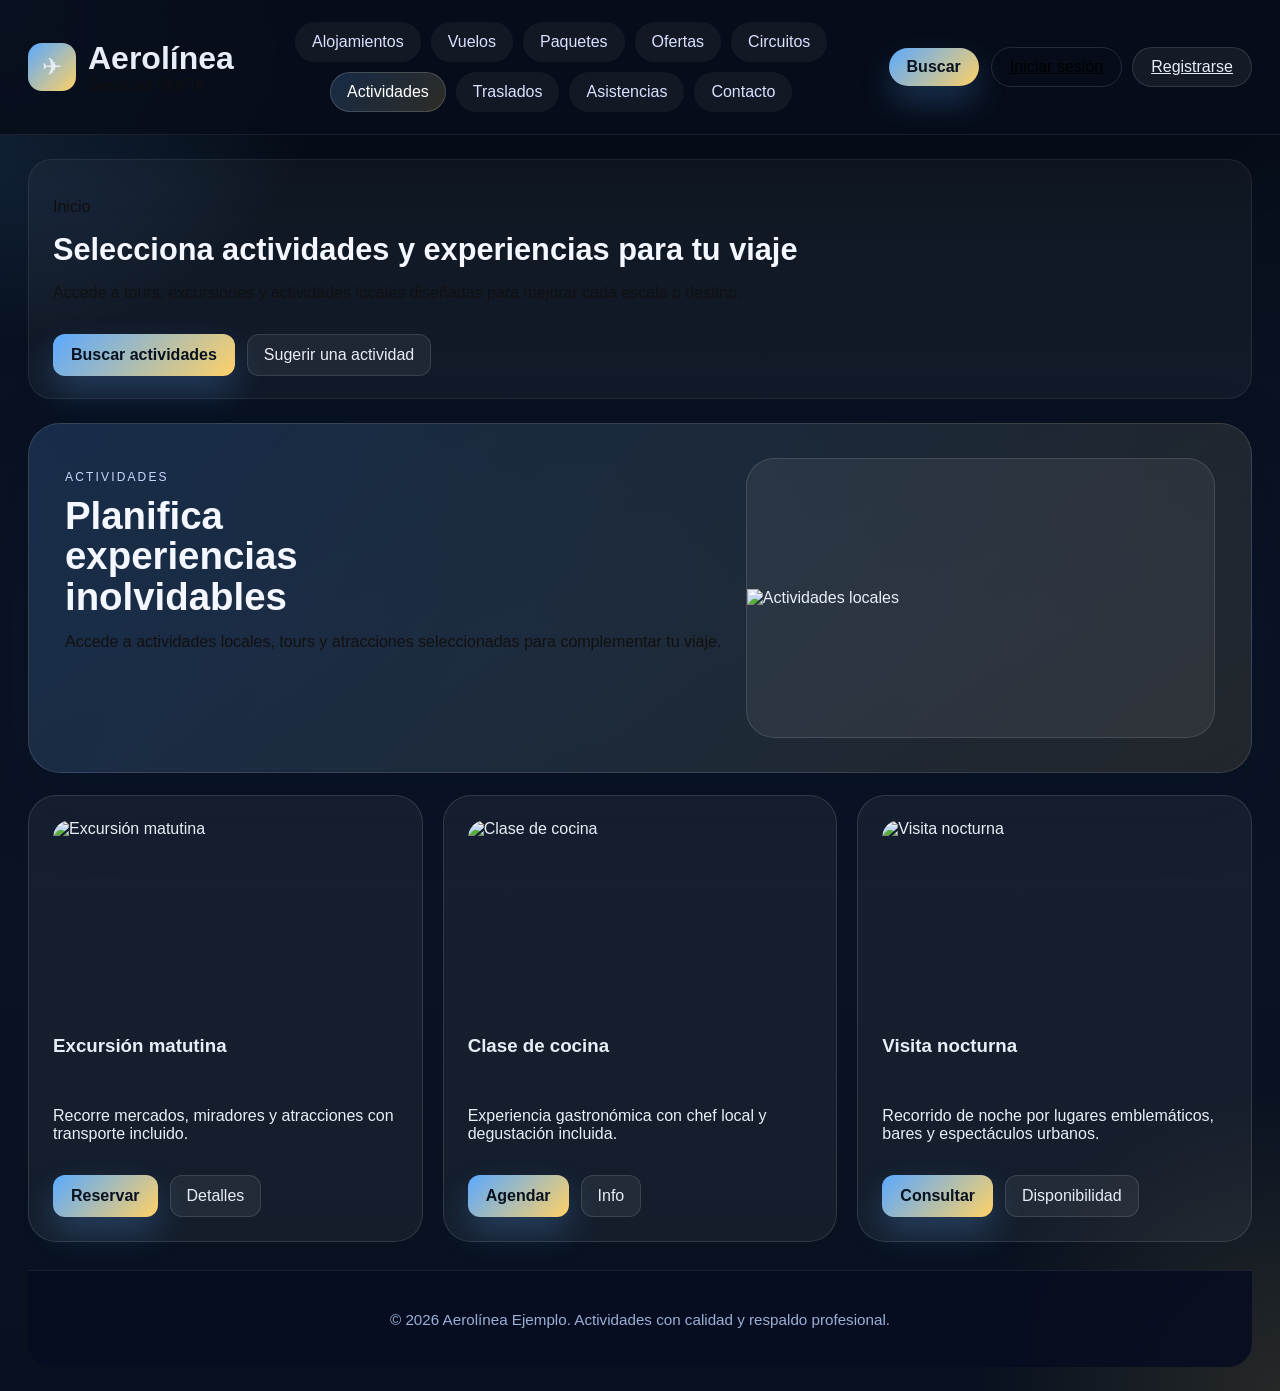
==== actividades.html @ f132cd39 "Subiendo a produccion parte del desarrollo de FrontEnd" ====
<!DOCTYPE html>
<html lang="es">
  <head>
    <meta charset="utf-8" />
    <meta name="viewport" content="width=device-width,initial-scale=1" />
    <title>Actividades - Aerolínea</title>
    <link rel="stylesheet" href="css/styles.css" />
  </head>
  <body>
    <div class="app-shell">
      <header class="topnav">
        <div class="brand">
          <div class="brand-icon" onclick="window.location.href='index.html'">✈</div>
          <div>
            <h1>Aerolínea</h1>
            <p>Servicios SOFIA</p>
          </div>
        </div>

        <nav class="topnav-links">
          <a href="alojamientos.html" class="nav-pill">Alojamientos</a>
          <a href="vuelos.html" class="nav-pill">Vuelos</a>
          <a href="paquetes.html" class="nav-pill">Paquetes</a>
          <a href="ofertas.html" class="nav-pill">Ofertas</a>
          <a href="circuitos.html" class="nav-pill">Circuitos</a>
          <a href="actividades.html" class="nav-pill active">Actividades</a>
          <a href="traslados.html" class="nav-pill">Traslados</a>
          <a href="asistencias.html" class="nav-pill">Asistencias</a>
          <a href="contacto.html" class="nav-pill">Contacto</a>
        </nav>

        <div class="topnav-actions">
          <a href="login.html" class="ghost-btn">Iniciar sesión</a>
          <a href="registro.html" class="secondary-btn">Registrarse</a>
          <button class="primary-btn">Buscar</button>
        </div>
      </header>

      <main class="main-content contact-main">
        <section class="standard-intro">
          <div>
            <p class="eyebrow">Inicio</p>
            <h2>Selecciona actividades y experiencias para tu viaje</h2>
            <p class="muted">Accede a tours, excursiones y actividades locales diseñadas para mejorar cada escala o destino.</p>
          </div>
          <div class="card-actions">
            <button class="primary-btn">Buscar actividades</button>
            <button class="secondary-btn" onclick="window.location.href='contacto.html'">Sugerir una actividad</button>
          </div>
        </section>

        <section class="hero-panel">
          <div>
            <p class="eyebrow">Actividades</p>
            <h1>Planifica experiencias inolvidables</h1>
            <p class="muted">Accede a actividades locales, tours y atracciones seleccionadas para complementar tu viaje.</p>
          </div>
          <div class="hero-visual">
            <img src="https://placehold.co/800x380?text=Actividades+Local&bg=1a2f4b&fg=ffffff" alt="Actividades locales" />
          </div>
        </section>

        <section class="view-container sample-grid">
          <article class="sample-card">
            <img src="https://placehold.co/640x360?text=Excursión+Matutina&bg=162f4c&fg=ffffff" alt="Excursión matutina" />
            <h3>Excursión matutina</h3>
            <p>Recorre mercados, miradores y atracciones con transporte incluido.</p>
            <div class="card-actions">
              <button class="primary-btn">Reservar</button>
              <button class="secondary-btn">Detalles</button>
            </div>
          </article>
          <article class="sample-card">
            <img src="https://placehold.co/640x360?text=Clase+de+Cocina&bg=122847&fg=ffffff" alt="Clase de cocina" />
            <h3>Clase de cocina</h3>
            <p>Experiencia gastronómica con chef local y degustación incluida.</p>
            <div class="card-actions">
              <button class="primary-btn">Agendar</button>
              <button class="secondary-btn">Info</button>
            </div>
          </article>
          <article class="sample-card">
            <img src="https://placehold.co/640x360?text=Visita+Nocturna&bg=0e2743&fg=ffffff" alt="Visita nocturna" />
            <h3>Visita nocturna</h3>
            <p>Recorrido de noche por lugares emblemáticos, bares y espectáculos urbanos.</p>
            <div class="card-actions">
              <button class="primary-btn">Consultar</button>
              <button class="secondary-btn">Disponibilidad</button>
            </div>
          </article>
        </section>

        <footer class="page-footer">
          <p>© 2026 Aerolínea Ejemplo. Actividades con calidad y respaldo profesional.</p>
        </footer>
      </main>
    </div>
    <script type="module" src="js/authHeader.js"></script>
    <script type="module" src="js/controllers/publicController.js"></script>
  </body>
</html>
---- css/styles.css ----
:root {
  --bg: #0b1222;
  --panel: #101b34;
  --panel-2: #16264a;
  --text: #e8eef7;
  --muted: #99a9c3;
  --accent: #5aa9ff;
  --accent-2: #ffd166;
  --danger: #ff6b6b;
  --border: rgba(255,255,255,0.08);
  --shadow: 0 20px 45px rgba(5, 13, 33, 0.48);
}

* {
  box-sizing: border-box;
}

body {
  margin: 0;
  font-family: 'Inter', sans-serif;
  min-height: 100vh;
  background: radial-gradient(circle at top left, rgba(90, 169, 255, 0.22), transparent 18%), radial-gradient(circle at bottom right, rgba(255, 209, 102, 0.12), transparent 16%), linear-gradient(180deg, #060d18 0%, #0a1426 45%, #08111f 100%);
  color: var(--text);
  transition: background 0.25s ease, color 0.25s ease;
}

button,
input,
select,
textarea {
  font: inherit;
}

.app-shell {
  display: grid;
  grid-template-columns: 1fr;
  min-height: 100vh;
}

.topnav {
  display: flex;
  flex-wrap: wrap;
  align-items: center;
  justify-content: space-between;
  gap: 16px;
  padding: 22px 28px;
  background: rgba(7, 13, 26, 0.90);
  border-bottom: 1px solid rgba(255,255,255,0.08);
  position: sticky;
  top: 0;
  z-index: 20;
  box-shadow: 0 24px 56px rgba(0, 0, 0, 0.24);
  backdrop-filter: blur(16px);
}

.topnav-links {
  display: flex;
  flex-wrap: wrap;
  gap: 10px;
  justify-content: center;
  flex: 1;
}

.topnav-actions {
  display: flex;
  align-items: center;
  gap: 12px;
}

.auth-actions {
  display: flex;
  align-items: center;
  gap: 10px;
}

.user-chip {
  display: inline-flex;
  align-items: center;
  padding: 10px 16px;
  border-radius: 999px;
  background: rgba(255,255,255,0.08);
  color: #d7e2ff;
  font-size: 0.92rem;
  border: 1px solid rgba(255,255,255,0.10);
}

.topnav-actions a,
.topnav-actions button {
  border-radius: 999px;
  padding: 10px 18px;
}

.sidebar {
  background: linear-gradient(180deg, rgba(14, 23, 47, 0.96), rgba(12, 18, 34, 0.98));
  padding: 24px;
  border-right: 1px solid rgba(255,255,255,0.06);
  display: flex;
  flex-direction: column;
  gap: 24px;
}

.sidebar-panel {
  min-width: 240px;
}

.sidebar-menu-card {
  padding: 20px;
  border-radius: 24px;
}

.sidebar-chip {
  display: block;
  margin-bottom: 18px;
  padding: 10px 16px;
  border-radius: 999px;
  background: rgba(255,255,255,0.08);
  color: #eef5ff;
  font-weight: 700;
}

.sidebar-nav {
  display: flex;
  flex-direction: column;
  gap: 10px;
}

.sidebar-nav .nav-pill {
  width: 100%;
  justify-content: flex-start;
}

.sidebar-dropdown {
  width: 100%;
}

.sidebar-actions {
  margin-top: 18px;
}

.contact-main {
  padding: 24px 32px;
}

.brand {
  display: flex;
  align-items: center;
  gap: 12px;
}

.brand-icon {
  width: 48px;
  height: 48px;
  border-radius: 14px;
  display: grid;
  place-items: center;
  background: linear-gradient(135deg, var(--accent), var(--accent-2));
  font-size: 24px;
}

.brand h1,
.brand p,
.sidebar-card h3,
.sidebar-card p {
  margin: 0;
}

.brand p,
.sidebar-card p,
.eyebrow,
.muted {
  color: rgb(18, 17, 17);
}

.nav-links {
  display: flex;
  flex-direction: column;
  gap: 10px;
}

.nav-btn,
.primary-btn,
.secondary-btn,
.ghost-btn,
.small-btn {
  border: none;
  border-radius: 12px;
  cursor: pointer;
  transition: transform 0.2s ease, background 0.2s ease;
}

.nav-btn:hover,
.primary-btn:hover,
.secondary-btn:hover,
.ghost-btn:hover,
.small-btn:hover {
  transform: translateY(-1px);
}

.nav-btn {
  text-align: left;
  padding: 12px 14px;
  background: transparent;
  color: white;
  border: 1px solid transparent;
}

.nav-btn.active {
  background: linear-gradient(135deg, rgba(79, 140, 255, 0.22), rgba(0, 194, 168, 0.16));
  color: white;
  border-color: rgba(79, 140, 255, 0.28);
}

.sidebar-card {
  background: rgba(11, 20, 39, 0.96);
  border: 1px solid rgba(255,255,255,0.06);
  border-radius: 18px;
  padding: 18px;
  box-shadow: var(--shadow);
}

.status-pill {
  display: inline-block;
  margin-top: 8px;
  padding: 6px 10px;
  border-radius: 999px;
  background: rgba(0, 194, 168, 0.16);
  color: #6df2d6;
  font-size: 12px;
}

.main-content {
  padding: 24px 28px;
}

.topbar {
  display: flex;
  justify-content: space-between;
  align-items: center;
  margin-bottom: 24px;
  padding: 12px 4px;
}

.topbar h2 {
  margin: 4px 0 0;
}

.contact-navbar {
  display: flex;
  flex-wrap: wrap;
  align-items: center;
  justify-content: space-between;
  gap: 16px;
  padding: 18px 20px;
  margin-bottom: 22px;
  border-radius: 26px;
  background: rgba(8, 14, 33, 0.96);
  border: 1px solid rgba(255,255,255,0.08);
  box-shadow: 0 22px 50px rgba(2, 8, 23, 0.22);
}

.contact-nav-row {
  display: flex;
  flex-wrap: wrap;
  align-items: center;
  gap: 10px;
}

.contact-chip {
  padding: 10px 16px;
  border-radius: 999px;
  background: rgba(255,255,255,0.12);
  color: #ffffff;
  font-weight: 700;
}

.nav-pill,
.nav-dropdown {
  display: inline-flex;
  align-items: center;
  justify-content: center;
  padding: 10px 16px;
  border-radius: 999px;
  border: 1px solid transparent;
  background: rgba(255,255,255,0.05);
  color: #d7e2ff;
  text-decoration: none;
  transition: background 0.2s ease, color 0.2s ease, border-color 0.2s ease;
}

.nav-pill:hover,
.nav-dropdown:hover {
  background: rgba(255,255,255,0.12);
}

.nav-pill.active {
  background: linear-gradient(135deg, rgba(90, 169, 255, 0.2), rgba(255, 209, 102, 0.16));
  border-color: rgba(255,255,255,0.16);
  color: #ffffff;
}

.nav-dropdown-wrapper {
  position: relative;
}

.dropdown-menu {
  position: absolute;
  left: 0;
  top: calc(100% + 10px);
  min-width: 180px;
  background: rgba(8, 14, 33, 0.98);
  border: 1px solid rgba(255,255,255,0.08);
  border-radius: 18px;
  box-shadow: 0 24px 40px rgba(2, 8, 23, 0.28);
  padding: 8px 0;
  opacity: 0;
  visibility: hidden;
  transform: translateY(-8px);
  transition: opacity 0.18s ease, transform 0.18s ease, visibility 0.18s ease;
  z-index: 10;
}

.nav-dropdown-wrapper:hover .dropdown-menu {
  opacity: 1;
  visibility: visible;
  transform: translateY(0);
}

.dropdown-menu a {
  display: block;
  padding: 12px 16px;
  color: #d7e2ff;
  text-decoration: none;
}

.dropdown-menu a:hover {
  background: rgba(255,255,255,0.06);
}

.contact-navbar-actions {
  display: flex;
  flex-wrap: wrap;
  gap: 10px;
  align-items: center;
}

.primary-btn {
  padding: 12px 18px;
  background: linear-gradient(135deg, var(--accent), var(--accent-2));
  color: #08111f;
  font-weight: 600;
  border: none;
  box-shadow: 0 16px 32px rgba(90, 169, 255, 0.24);
}

.secondary-btn {
  padding: 10px 16px;
  background: rgba(255,255,255,0.08);
  color: var(--text);
  border: 1px solid rgba(255,255,255,0.15);
}

.ghost-btn {
  padding: 10px 16px;
  background: rgba(255,255,255,0.06);
  color: #d7e2ff;
  border: 1px solid rgba(255,255,255,0.12);
}

.small-btn {
  padding: 7px 10px;
  background: rgba(79, 140, 255, 0.12);
  color: #000000;
}

.page-footer {
  margin-top: 28px;
  padding: 24px 26px;
  border-top: 1px solid rgba(255,255,255,0.08);
  border-radius: 0 0 24px 24px;
  background: rgba(8, 14, 33, 0.92);
  color: #9ab0d4;
  text-align: center;
  font-size: 0.95rem;
}

.auth-page {
  min-height: calc(100vh - 96px);
  padding: 40px 24px;
  display: flex;
  align-items: center;
  justify-content: center;
}

.auth-card {
  width: min(560px, 100%);
  padding: 38px 36px;
  border-radius: 32px;
  background: rgba(8, 15, 28, 0.92);
  border: 1px solid rgba(255,255,255,0.14);
  box-shadow: 0 32px 80px rgba(0, 0, 0, 0.25);
}

.auth-card h1 {
  margin: 0 0 8px;
  color: #ffffff;
}

.auth-card p {
  margin: 0 0 22px;
  color: #aab8dc;
  line-height: 1.7;
}

.auth-alt {
  margin-top: 22px;
  text-align: center;
  color: #c8d4f7;
}

.auth-alt a {
  color: var(--accent);
  text-decoration: none;
  font-weight: 600;
}

.secondary-btn {
  padding: 10px 16px;
  background: rgba(255,255,255,0.06);
  color: var(--text);
  border: 1px solid rgba(255,255,255,0.12);
}

.ghost-btn {
  padding: 8px 12px;
  background: transparent;
  color: black;
}

.small-btn {
  padding: 7px 10px;
  background: rgba(79, 140, 255, 0.12);
  color: #000000;
}

.view-container {
  display: grid;
  gap: 20px;
}

.hero-panel {
  display: grid;
  grid-template-columns: minmax(0, 1.4fr) minmax(260px, 1fr);
  gap: 24px;
  padding: 34px 36px;
  border-radius: 32px;
  background: linear-gradient(135deg, rgba(90, 169, 255, 0.18), rgba(255, 209, 102, 0.10));
  border: 1px solid rgba(255,255,255,0.12);
  box-shadow: 0 28px 76px rgba(4, 13, 32, 0.22);
}

.hero-panel h1 {
  font-size: clamp(2rem, 3vw, 3.2rem);
  margin: 0;
  color: #f4f7ff;
  line-height: 1.05;
  max-width: 12ch;
}

.hero-panel .eyebrow {
  text-transform: uppercase;
  letter-spacing: 0.18em;
  font-size: 0.75rem;
  color: #c9d8ff;
}

.hero-panel .badge {
  margin-right: 8px;
  background: rgba(255, 255, 255, 0.08);
  color: #f5f9ff;
}

.admin-banner,
.public-performance {
  margin: 22px 0;
  border-radius: 26px;
  border: 1px solid rgba(255,255,255,0.08);
  background: rgba(8, 14, 33, 0.94);
  box-shadow: 0 24px 50px rgba(1, 8, 24, 0.25);
}

.admin-banner {
  padding: 18px 20px;
}

.banner-content {
  display: flex;
  flex-wrap: wrap;
  align-items: center;
  gap: 12px;
}

.banner-pill {
  display: inline-flex;
  align-items: center;
  justify-content: center;
  padding: 8px 14px;
  border-radius: 999px;
  background: rgba(90, 169, 255, 0.18);
  color: #d7e2ff;
  font-weight: 700;
  font-size: 0.75rem;
  letter-spacing: 0.04em;
}

.banner-content p {
  margin: 0;
  color: #d7e2ff;
}

.public-performance {
  padding: 24px;
}

.public-performance-header {
  margin-bottom: 18px;
}

.performance-grid {
  display: grid;
  gap: 18px;
  grid-template-columns: repeat(auto-fit, minmax(180px, 1fr));
}

.public-performance .overview-card {
  min-width: 0;
}

.hero-badges {
  display: flex;
  flex-wrap: wrap;
  gap: 10px;
}

.contact-grid {
  grid-template-columns: 1.4fr 1fr;
}

.info-grid {
  display: grid;
  gap: 16px;
  grid-template-columns: repeat(2, minmax(0, 1fr));
  margin-top: 18px;
}

.info-grid div {
  padding: 16px;
  background: rgba(255,255,255,0.03);
  border: 1px solid rgba(255,255,255,0.06);
  border-radius: 18px;
}

.info-grid strong {
  color: #f5f9ff;
}

.security-list {
  display: grid;
  gap: 16px;
  margin-top: 18px;
}

.security-list h4 {
  margin: 0 0 8px;
  color: #f5f9ff;
}

.security-list p {
  margin: 0;
  color: #c8d4f7;
}

.contact-form-card {
  display: flex;
  flex-direction: column;
  justify-content: space-between;
}

.flex-actions {
  display: flex;
  align-items: center;
  gap: 12px;
  margin-top: 10px;
}

@media (max-width: 960px) {
  .contact-grid {
    grid-template-columns: 1fr;
  }
}

.card {
  background: rgba(10, 18, 38, 0.92);
  border: 1px solid rgba(255,255,255,0.14);
  border-radius: 28px;
  padding: 28px;
  box-shadow: 0 28px 68px rgba(2, 10, 28, 0.22);
}

.card-header {
  display: flex;
  justify-content: space-between;
  align-items: flex-start;
  gap: 16px;
  margin-bottom: 18px;
}

.card h3,
.card p {
  margin: 0;
}

.grid {
  display: grid;
  gap: 16px;
}

.grid-2 {
  grid-template-columns: repeat(2, minmax(0, 1fr));
}

.form-grid {
  display: grid;
  gap: 14px;
}

input,
select,
textarea {
  padding: 14px 16px;
  border-radius: 18px;
  border: 1px solid rgba(255,255,255,0.14);
  background: rgba(255,255,255,0.06);
  color: var(--text);
  outline: none;
  transition: border-color 0.2s ease, box-shadow 0.2s ease, background 0.2s ease;
}

input:focus,
select:focus,
textarea:focus {
  border-color: rgba(90, 169, 255, 0.95);
  box-shadow: 0 0 0 4px rgba(90, 169, 255, 0.12);
}

label {
  display: flex;
  flex-direction: column;
  gap: 8px;
  color: var(--muted);
  font-size: 14px;
}

input,
select,
textarea {
  padding: 14px 14px;
  border-radius: 16px;
  border: 1px solid rgba(255,255,255,0.12);
  background: rgba(255,255,255,0.05);
  color: var(--text);
  outline: none;
}

input:focus,
select:focus,
textarea:focus {
  border-color: rgba(90, 169, 255, 0.95);
  box-shadow: 0 0 0 4px rgba(90, 169, 255, 0.14);
}

.table {
  width: 100%;
  border-collapse: collapse;
  overflow: hidden;
}

.table th,
.table td {
  padding: 12px 10px;
  text-align: left;
  border-bottom: 1px solid var(--border);
}

.table tbody tr:hover {
  background: rgba(255,255,255,0.03);
}

.table th {
  color: white;
  font-weight: 600;
}

.badge {
  display: inline-block;
  padding: 5px 8px;
  border-radius: 999px;
  font-size: 12px;
  background: rgba(255,255,255,0.08);
  color: #dbeafe;
}

.standard-intro {
  display: grid;
  gap: 16px;
  padding: 22px 24px;
  background: rgba(255,255,255,0.04);
  border: 1px solid rgba(255,255,255,0.08);
  border-radius: 24px;
  margin-bottom: 24px;
}

.standard-intro h2 {
  margin: 0;
  font-size: clamp(1.8rem, 2.4vw, 2.6rem);
  color: #f4f7ff;
}

.hero-visual {
  border-radius: 28px;
  overflow: hidden;
  min-height: 280px;
  background: rgba(255,255,255,0.06);
  display: grid;
  place-items: center;
  border: 1px solid rgba(255,255,255,0.12);
}

.hero-visual img {
  width: 100%;
  height: auto;
  display: block;
}

.sample-grid {
  display: grid;
  gap: 20px;
  grid-template-columns: repeat(auto-fit, minmax(260px, 1fr));
  margin-top: 22px;
}

.sample-card {
  background: rgba(255,255,255,0.05);
  border: 1px solid rgba(255,255,255,0.12);
  border-radius: 28px;
  padding: 24px;
  display: grid;
  gap: 16px;
  transition: transform 0.25s ease, border-color 0.25s ease, box-shadow 0.25s ease;
}

.sample-card:hover {
  transform: translateY(-6px);
  border-color: rgba(90, 169, 255, 0.24);
  box-shadow: 0 20px 40px rgba(6, 15, 32, 0.18);
}

.sample-card img {
  width: 100%;
  height: 180px;
  object-fit: cover;
  border-radius: 18px;
}

.card-actions {
  display: flex;
  flex-wrap: wrap;
  gap: 12px;
}

.calendar-sync {
  margin-top: 20px;
}

.search-panel {
  display: none;
  padding: 18px 24px;
  border-radius: 18px;
  margin: 18px auto 0;
  max-width: 1100px;
  background: rgba(15, 23, 42, 0.94);
  border: 1px solid rgba(255, 255, 255, 0.08);
}

.search-panel.active {
  display: block;
}

.search-panel-inner {
  display: flex;
  gap: 12px;
  flex-wrap: wrap;
  align-items: center;
}

.search-panel-inner input[type="search"] {
  flex: 1;
  min-width: 220px;
  padding: 14px 16px;
  border-radius: 14px;
  border: 1px solid rgba(255, 255, 255, 0.14);
  background: rgba(255, 255, 255, 0.05);
  color: #fff;
}

.search-panel-inner input[type="search"]::placeholder {
  color: rgba(255, 255, 255, 0.6);
}

.search-panel-actions {
  display: flex;
  gap: 10px;
  flex-wrap: wrap;
}

.alert {
  padding: 16px 18px;
  border-radius: 18px;
  margin-bottom: 18px;
  font-size: 0.95rem;
}

.alert.success {
  background: rgba(55, 169, 109, 0.12);
  color: #d8f7dc;
}

.alert.error {
  background: rgba(255, 107, 107, 0.12);
  color: #ffd7d7;
}

.alert {
  border-radius: 14px;
  padding: 12px 14px;
  margin-bottom: 12px;
  border: 1px solid transparent;
}

.alert.error {
  background: rgba(255, 107, 107, 0.16);
  color: #ffdfe0;
  border-color: rgba(255, 107, 107, 0.3);
}

.page-action-notice {
  max-width: 1100px;
  margin: 0 auto 20px;
}

.card-details,
.card-feedback {
  margin-top: 16px;
}

.alert.success {
  background: rgba(255, 209, 102, 0.18);
  color: #fff7e2;
  border-color: rgba(255, 209, 102, 0.4);
}

.empty-state {
  padding: 28px;
  text-align: center;
  color: var(--muted);
  border: 1px dashed var(--border);
  border-radius: 18px;
  background: rgba(255,255,255,0.02);
}

.overview-grid {
  display: flex;
  gap: 16px;
  margin-bottom: 12px;
}

.overview-card {
  background: rgba(255,255,255,0.03);
  padding: 18px 20px;
  border-radius: 18px;
  min-width: 180px;
  box-shadow: 0 12px 28px rgba(4, 13, 32, 0.22);
  border: 1px solid rgba(255,255,255,0.06);
  color: var(--text);
}

.overview-card .overview-label {
  display: block;
  color: var(--muted);
  font-size: 13px;
}

.overview-card strong {
  display: block;
  font-size: 20px;
  margin-top: 6px;
}

.toolbar {
  display: flex;
  gap: 10px;
  align-items: center;
  margin-bottom: 12px;
}

.toolbar input[type="search"] {
  flex: 1;
  min-width: 180px;
}

.preview-card {
  background: rgba(255,255,255,0.03);
  padding: 16px;
  border-radius: 16px;
  border: 1px solid rgba(255,255,255,0.06);
  color: var(--muted);
  margin-bottom: 10px;
}

body.light-theme .preview-card {
  background: var(--panel-2);
  color: var(--text);
}

.status-pill {
  display: inline-block;
  margin-top: 8px;
  padding: 6px 10px;
  border-radius: 999px;
  background: rgba(255, 209, 102, 0.16);
  color: #ffd166;
  font-size: 12px;
}

@media (max-width: 900px) {
  .app-shell {
    grid-template-columns: 1fr;
  }

  .sidebar {
    padding-bottom: 16px;
  }

  .sidebar {
    border-right: none;
    border-bottom: 1px solid var(--border);
  }

  .grid-2 {
    grid-template-columns: 1fr;
  }
}
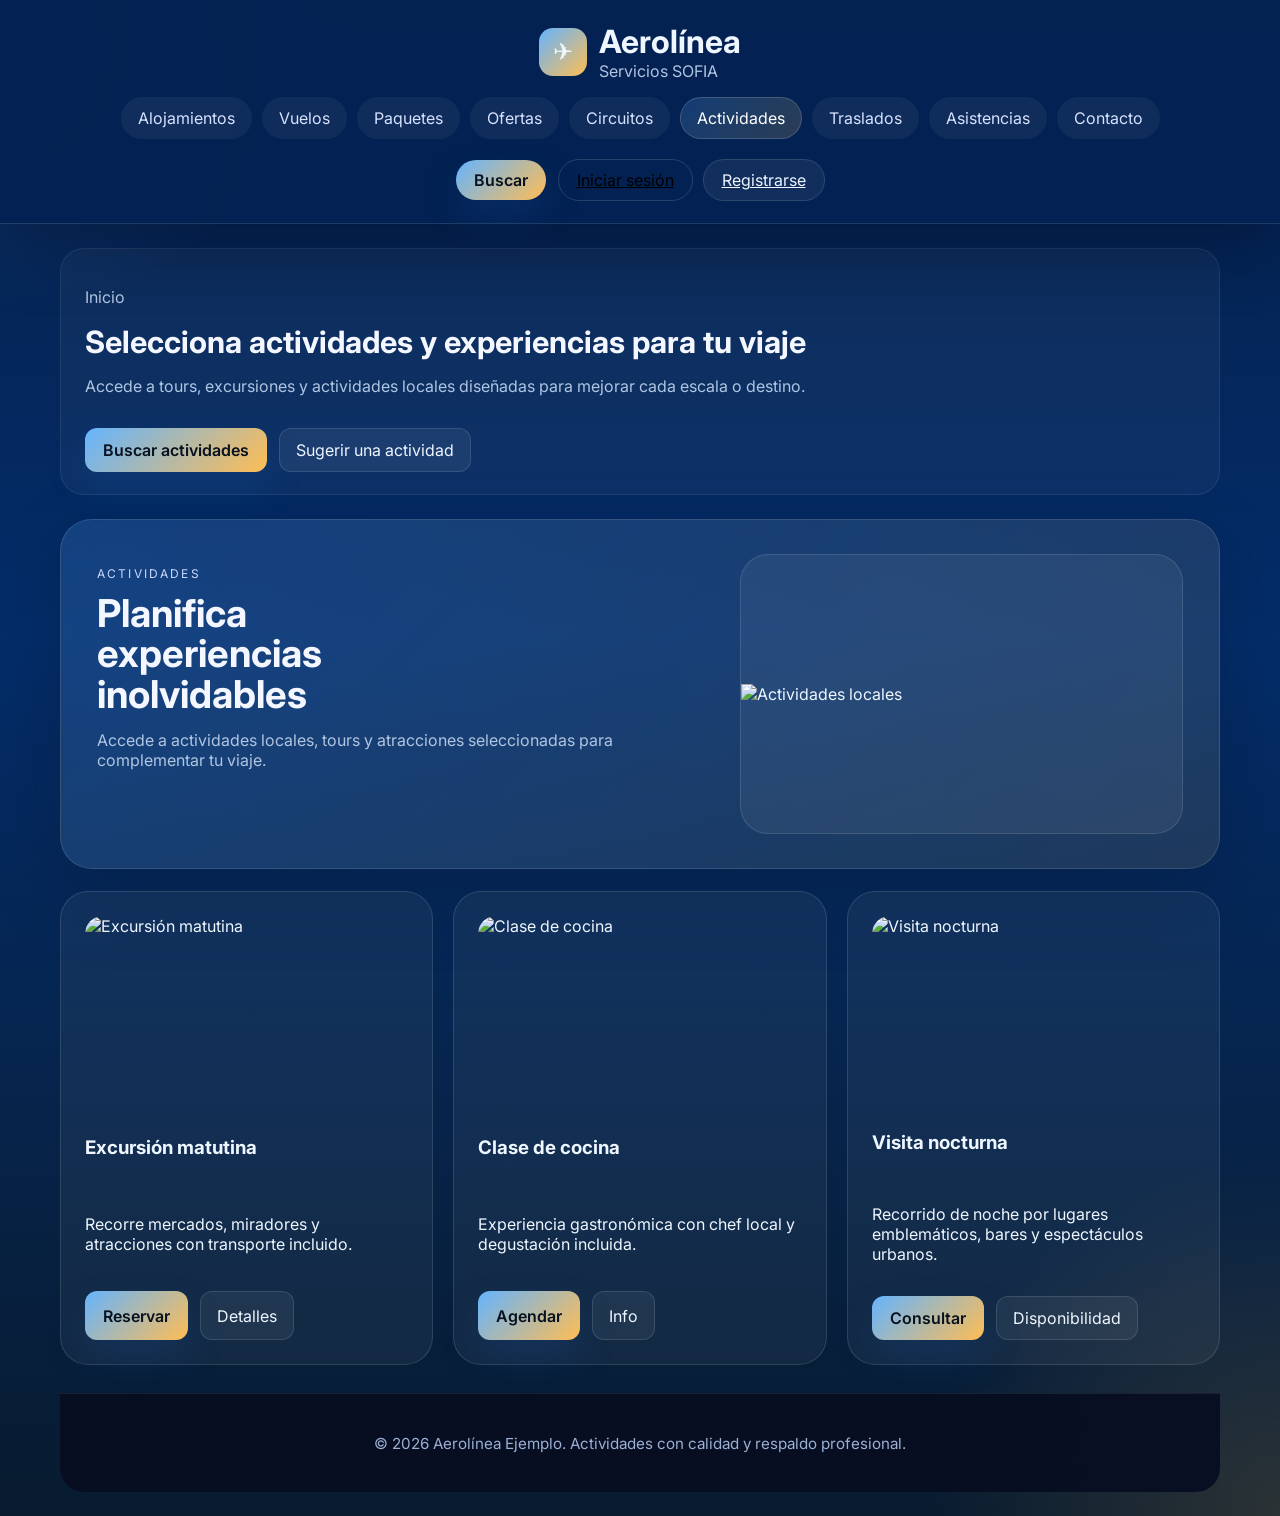
==== commit 07c427b3: "debugs del sistema" ====
--- a/actividades.html
+++ b/actividades.html
@@ -1,9 +1,16 @@
 <!DOCTYPE html>
 <html lang="es">
   <head>
-    <meta charset="utf-8" />
-    <meta name="viewport" content="width=device-width,initial-scale=1" />
+    <meta charset="UTF-8" />
+    <meta name="viewport" content="width=device-width, initial-scale=1.0" />
     <title>Actividades - Aerolínea</title>
+    <link rel="icon" type="image/svg+xml" href="data:image/svg+xml,%3Csvg xmlns='http://www.w3.org/2000/svg' viewBox='0 0 64 64'%3E%3Crect width='64' height='64' rx='16' fill='%230f172a'/%3E%3Cpath d='M12 40l10-8h10l-8 14h8l12-18 10 8 8-4-6-10-18 10-12-10-8 4z' fill='%234f8cff'/%3E%3C/svg%3E" />
+    <link rel="preconnect" href="https://fonts.googleapis.com" />
+    <link rel="preconnect" href="https://fonts.gstatic.com" crossorigin />
+    <link
+      href="https://fonts.googleapis.com/css2?family=Inter:wght@400;500;600;700&display=swap"
+      rel="stylesheet"
+    />
     <link rel="stylesheet" href="css/styles.css" />
   </head>
   <body>
--- a/css/styles.css
+++ b/css/styles.css
@@ -1,14 +1,14 @@
 :root {
-  --bg: #0b1222;
-  --panel: #101b34;
-  --panel-2: #16264a;
-  --text: #e8eef7;
-  --muted: #99a9c3;
-  --accent: #5aa9ff;
-  --accent-2: #ffd166;
+  --bg: #041f48;
+  --panel: #0b2c63;
+  --panel-2: #133d85;
+  --text: #eef6ff;
+  --muted: #b0c5e1;
+  --accent: #64b4ff;
+  --accent-2: #ffbd54;
   --danger: #ff6b6b;
-  --border: rgba(255,255,255,0.08);
-  --shadow: 0 20px 45px rgba(5, 13, 33, 0.48);
+  --border: rgba(255,255,255,0.14);
+  --shadow: 0 24px 60px rgba(3, 17, 45, 0.45);
 }
 
 * {
@@ -19,7 +19,7 @@
   margin: 0;
   font-family: 'Inter', sans-serif;
   min-height: 100vh;
-  background: radial-gradient(circle at top left, rgba(90, 169, 255, 0.22), transparent 18%), radial-gradient(circle at bottom right, rgba(255, 209, 102, 0.12), transparent 16%), linear-gradient(180deg, #060d18 0%, #0a1426 45%, #08111f 100%);
+  background: radial-gradient(circle at top left, rgba(100, 180, 255, 0.20), transparent 16%), radial-gradient(circle at bottom right, rgba(255, 190, 82, 0.14), transparent 18%), linear-gradient(180deg, #041f48 0%, #042d6a 42%, #081b2f 100%);
   color: var(--text);
   transition: background 0.25s ease, color 0.25s ease;
 }
@@ -38,18 +38,18 @@
 }
 
 .topnav {
-  display: flex;
+  display: flex;flex-direction: column;
   flex-wrap: wrap;
   align-items: center;
   justify-content: space-between;
   gap: 16px;
   padding: 22px 28px;
-  background: rgba(7, 13, 26, 0.90);
-  border-bottom: 1px solid rgba(255,255,255,0.08);
+  background: rgba(4, 34, 83, 0.92);
+  border-bottom: 1px solid rgba(255,255,255,0.12);
   position: sticky;
   top: 0;
   z-index: 20;
-  box-shadow: 0 24px 56px rgba(0, 0, 0, 0.24);
+  box-shadow: 0 24px 56px rgba(1, 10, 31, 0.34);
   backdrop-filter: blur(16px);
 }
 
@@ -59,12 +59,20 @@
   gap: 10px;
   justify-content: center;
   flex: 1;
+  overflow-x: auto;
+  padding-bottom: 4px;
+}
+
+.topnav-links a {
+  white-space: nowrap;
+  flex: 0 0 auto;
 }
 
 .topnav-actions {
   display: flex;
   align-items: center;
   gap: 12px;
+  flex-wrap: wrap;
 }
 
 .auth-actions {
@@ -73,16 +81,6 @@
   gap: 10px;
 }
 
-.user-chip {
-  display: inline-flex;
-  align-items: center;
-  padding: 10px 16px;
-  border-radius: 999px;
-  background: rgba(255,255,255,0.08);
-  color: #d7e2ff;
-  font-size: 0.92rem;
-  border: 1px solid rgba(255,255,255,0.10);
-}
 
 .topnav-actions a,
 .topnav-actions button {
@@ -140,11 +138,22 @@
 .contact-main {
   padding: 24px 32px;
 }
+.user-chip {
+  display: inline-flex;
+  align-items: center;
+  padding: 10px 16px;
+  border-radius: 999px;
+  background: rgba(255,255,255,0.08);
+  color: #d7e2ff;
+  font-size: 0.92rem;
+  border: 1px solid rgba(255,255,255,0.10);
+}
 
 .brand {
   display: flex;
   align-items: center;
   gap: 12px;
+  min-width: 0;
 }
 
 .brand-icon {
@@ -168,7 +177,7 @@
 .sidebar-card p,
 .eyebrow,
 .muted {
-  color: rgb(18, 17, 17);
+  color: var(--muted);
 }
 
 .nav-links {
@@ -211,8 +220,8 @@
 }
 
 .sidebar-card {
-  background: rgba(11, 20, 39, 0.96);
-  border: 1px solid rgba(255,255,255,0.06);
+  background: rgba(8, 24, 66, 0.94);
+  border: 1px solid rgba(255,255,255,0.10);
   border-radius: 18px;
   padding: 18px;
   box-shadow: var(--shadow);
@@ -230,6 +239,9 @@
 
 .main-content {
   padding: 24px 28px;
+  width: 100%;
+  max-width: 1240px;
+  margin: 0 auto;
 }
 
 .topbar {
@@ -345,31 +357,31 @@
 
 .primary-btn {
   padding: 12px 18px;
-  background: linear-gradient(135deg, var(--accent), var(--accent-2));
+  background: linear-gradient(135deg, rgba(100, 180, 255, 1), rgba(255, 189, 84, 1));
   color: #08111f;
   font-weight: 600;
   border: none;
-  box-shadow: 0 16px 32px rgba(90, 169, 255, 0.24);
+  box-shadow: 0 18px 36px rgba(24, 81, 164, 0.22);
 }
 
 .secondary-btn {
   padding: 10px 16px;
-  background: rgba(255,255,255,0.08);
+  background: rgba(255,255,255,0.10);
   color: var(--text);
-  border: 1px solid rgba(255,255,255,0.15);
+  border: 1px solid rgba(255,255,255,0.18);
 }
 
 .ghost-btn {
   padding: 10px 16px;
   background: rgba(255,255,255,0.06);
-  color: #d7e2ff;
-  border: 1px solid rgba(255,255,255,0.12);
+  color: var(--text);
+  border: 1px solid rgba(255,255,255,0.14);
 }
 
 .small-btn {
   padding: 7px 10px;
-  background: rgba(79, 140, 255, 0.12);
-  color: #000000;
+  background: rgba(100, 180, 255, 0.16);
+  color: #08111f;
 }
 
 .page-footer {
@@ -769,6 +781,7 @@
   height: 180px;
   object-fit: cover;
   border-radius: 18px;
+  max-width: 100%;
 }
 
 .card-actions {
@@ -931,6 +944,13 @@
   color: var(--text);
 }
 
+img,
+video {
+  max-width: 100%;
+  height: auto;
+  display: block;
+}
+
 .status-pill {
   display: inline-block;
   margin-top: 8px;
@@ -959,3 +979,117 @@
     grid-template-columns: 1fr;
   }
 }
+
+.main-content {
+  max-width: 1200px;
+  width: 100%;
+  margin: 0 auto;
+  padding: 24px 20px;
+}
+
+.topnav-links {
+  overflow-x: auto;
+  padding-bottom: 4px;
+}
+
+.topnav-links::-webkit-scrollbar {
+  height: 6px;
+}
+
+.topnav-links::-webkit-scrollbar-thumb {
+  background: rgba(255,255,255,0.18);
+  border-radius: 999px;
+}
+
+.topnav-links a {
+  white-space: nowrap;
+}
+
+.card-actions {
+  justify-content: flex-start;
+}
+
+@media (max-width: 820px) {
+  .topnav {
+    flex-direction: column;
+    align-items: stretch;
+    gap: 18px;
+    padding: 18px 20px;
+  }
+
+  .topnav-links {
+    width: 100%;
+    justify-content: flex-start;
+  }
+
+  .topnav-actions {
+    width: 100%;
+    justify-content: flex-start;
+    flex-wrap: wrap;
+  }
+
+  .topnav-actions a,
+  .topnav-actions button {
+    width: auto;
+    flex: 1 1 auto;
+  }
+
+  .hero-panel {
+    grid-template-columns: 1fr;
+    padding: 28px 22px;
+  }
+
+  .hero-visual {
+    min-height: 220px;
+  }
+
+  .sample-grid {
+    grid-template-columns: 1fr;
+  }
+
+  .standard-intro {
+    padding: 18px 18px;
+  }
+
+  .search-panel-inner {
+    flex-direction: column;
+    align-items: stretch;
+  }
+
+  .search-panel-inner input[type="search"] {
+    width: 100%;
+    min-width: auto;
+  }
+
+  .search-panel-actions {
+    width: 100%;
+    justify-content: flex-start;
+  }
+}
+
+@media (max-width: 560px) {
+  .topnav {
+    padding: 16px 16px;
+  }
+
+  .topnav-actions {
+    gap: 10px;
+  }
+
+  .hero-panel {
+    padding: 22px 18px;
+    gap: 20px;
+  }
+
+  .hero-panel h1 {
+    font-size: clamp(1.8rem, 6vw, 2.4rem);
+  }
+
+  .sample-card {
+    padding: 20px;
+  }
+
+  .card-actions {
+    gap: 10px;
+  }
+}
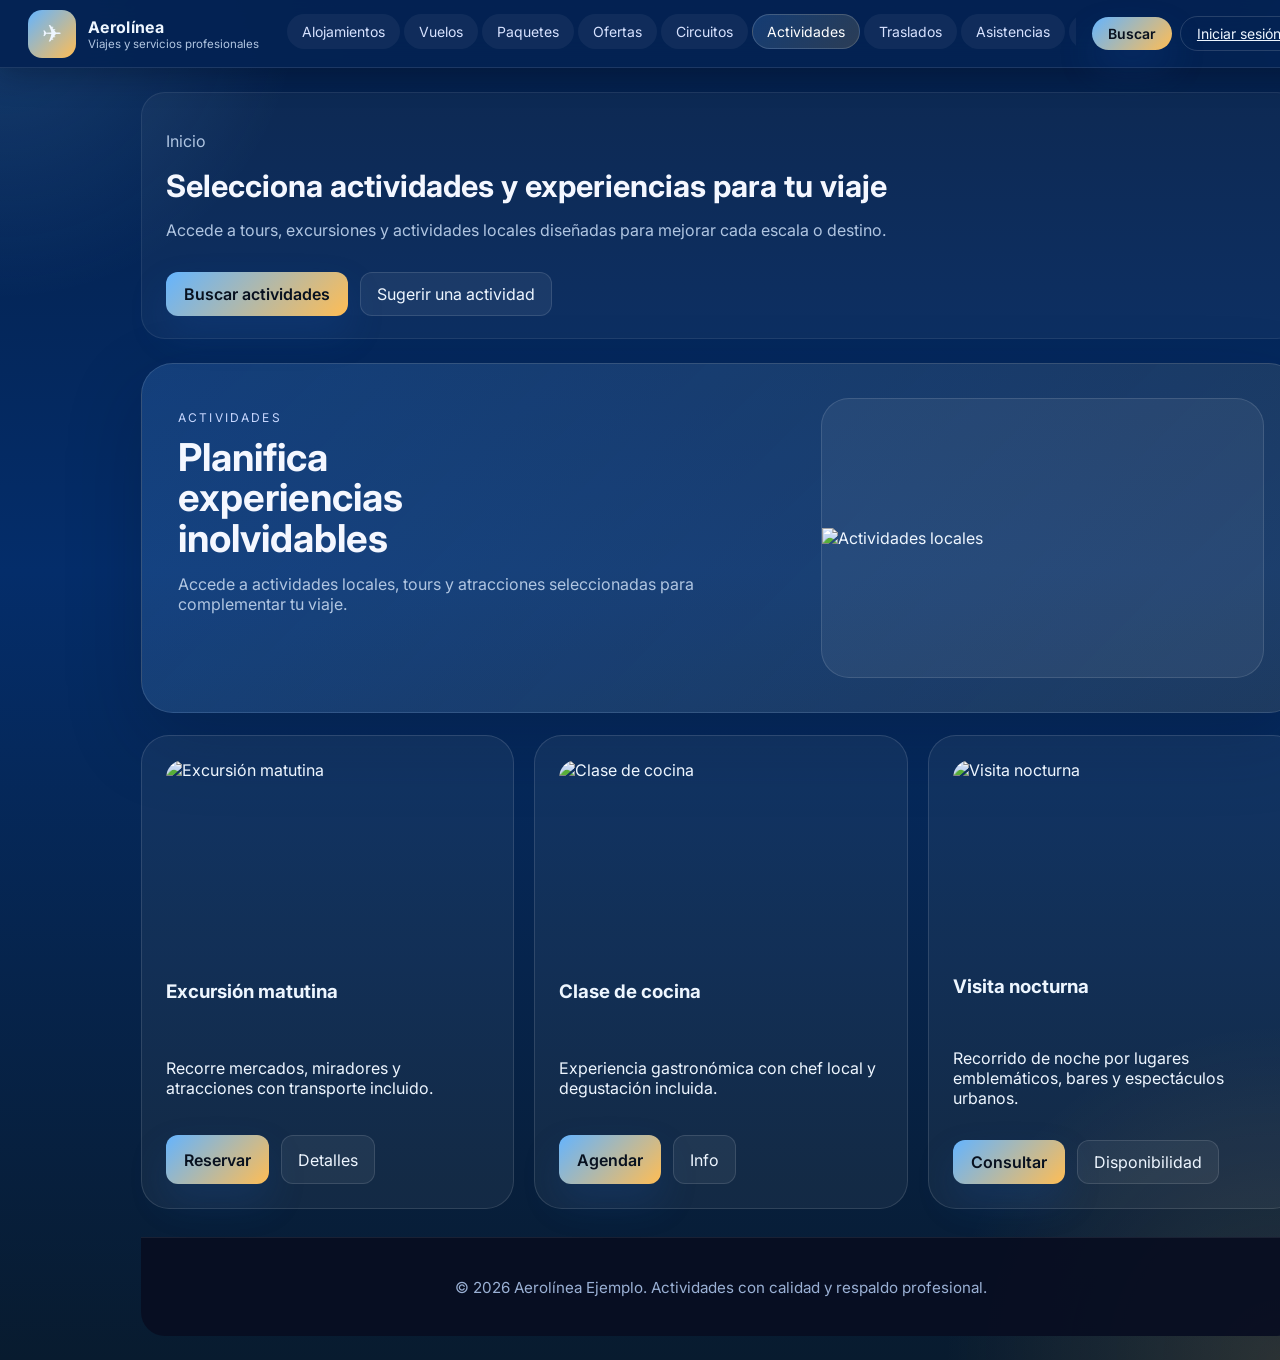
==== commit 7bc6e092: "Mejora del sistema del panel y navbar" ====
--- a/actividades.html
+++ b/actividades.html
@@ -20,11 +20,11 @@
           <div class="brand-icon" onclick="window.location.href='index.html'">✈</div>
           <div>
             <h1>Aerolínea</h1>
-            <p>Servicios SOFIA</p>
+            <p>Viajes y servicios profesionales</p>
           </div>
         </div>
 
-        <nav class="topnav-links">
+        <nav class="topnav-links" id="mainNav">
           <a href="alojamientos.html" class="nav-pill">Alojamientos</a>
           <a href="vuelos.html" class="nav-pill">Vuelos</a>
           <a href="paquetes.html" class="nav-pill">Paquetes</a>
@@ -41,6 +41,7 @@
           <a href="registro.html" class="secondary-btn">Registrarse</a>
           <button class="primary-btn">Buscar</button>
         </div>
+        <button class="nav-toggle" id="navToggle" aria-label="Abrir menú" aria-expanded="false" aria-controls="mainNav">☰</button>
       </header>
 
       <main class="main-content contact-main">
@@ -104,5 +105,16 @@
     </div>
     <script type="module" src="js/authHeader.js"></script>
     <script type="module" src="js/controllers/publicController.js"></script>
+    <script>
+      const toggle = document.getElementById('navToggle');
+      const nav = document.getElementById('mainNav');
+      if (toggle && nav) {
+        toggle.addEventListener('click', () => {
+          const open = nav.classList.toggle('open');
+          toggle.setAttribute('aria-expanded', open);
+          toggle.textContent = open ? '✕' : '☰';
+        });
+      }
+    </script>
   </body>
 </html>
--- a/css/styles.css
+++ b/css/styles.css
@@ -38,54 +38,79 @@
 }
 
 .topnav {
-  display: flex;flex-direction: column;
-  flex-wrap: wrap;
+  display: flex;
+  flex-direction: row;
+  flex-wrap: nowrap;
   align-items: center;
   justify-content: space-between;
   gap: 16px;
-  padding: 22px 28px;
-  background: rgba(4, 34, 83, 0.92);
-  border-bottom: 1px solid rgba(255,255,255,0.12);
+  padding: 0 28px;
+  height: 68px;
+  background: rgba(4, 34, 83, 0.94);
+  border-bottom: 1px solid rgba(255,255,255,0.10);
   position: sticky;
   top: 0;
   z-index: 20;
-  box-shadow: 0 24px 56px rgba(1, 10, 31, 0.34);
-  backdrop-filter: blur(16px);
+  box-shadow: 0 4px 32px rgba(1, 10, 31, 0.40);
+  backdrop-filter: blur(20px);
+  -webkit-backdrop-filter: blur(20px);
 }
 
 .topnav-links {
   display: flex;
-  flex-wrap: wrap;
-  gap: 10px;
-  justify-content: center;
+  flex-wrap: nowrap;
+  gap: 4px;
+  align-items: center;
   flex: 1;
   overflow-x: auto;
-  padding-bottom: 4px;
+  padding: 0 12px;
+  scrollbar-width: none;
+}
+
+.topnav-links::-webkit-scrollbar {
+  display: none;
 }
 
 .topnav-links a {
   white-space: nowrap;
   flex: 0 0 auto;
+  font-size: 0.875rem;
+  padding: 8px 14px;
 }
 
 .topnav-actions {
   display: flex;
   align-items: center;
-  gap: 12px;
-  flex-wrap: wrap;
-}
-
-.auth-actions {
-  display: flex;
-  align-items: center;
-  gap: 10px;
-}
-
+  gap: 8px;
+  flex-shrink: 0;
+}
 
 .topnav-actions a,
 .topnav-actions button {
   border-radius: 999px;
-  padding: 10px 18px;
+  padding: 8px 16px;
+  font-size: 0.875rem;
+  white-space: nowrap;
+}
+
+.auth-actions {
+  display: flex;
+  align-items: center;
+  gap: 8px;
+}
+
+/* Hamburger button – hidden on desktop */
+.nav-toggle {
+  display: none;
+  background: rgba(255,255,255,0.07);
+  border: 1px solid rgba(255,255,255,0.12);
+  border-radius: 10px;
+  color: var(--text);
+  cursor: pointer;
+  padding: 8px 10px;
+  font-size: 18px;
+  line-height: 1;
+  flex-shrink: 0;
 }
 
 .sidebar {
@@ -154,6 +179,17 @@
   align-items: center;
   gap: 12px;
   min-width: 0;
+  flex-shrink: 0;
+}
+
+.brand h1 {
+  font-size: 1rem;
+  font-weight: 700;
+  letter-spacing: 0.02em;
+}
+
+.brand p {
+  font-size: 0.72rem;
 }
 
 .brand-icon {
@@ -445,13 +481,13 @@
 .ghost-btn {
   padding: 8px 12px;
   background: transparent;
-  color: black;
+  color: var(--text);
 }
 
 .small-btn {
   padding: 7px 10px;
   background: rgba(79, 140, 255, 0.12);
-  color: #000000;
+  color: var(--text);
 }
 
 .view-container {
@@ -1011,27 +1047,49 @@
 
 @media (max-width: 820px) {
   .topnav {
-    flex-direction: column;
-    align-items: stretch;
-    gap: 18px;
-    padding: 18px 20px;
+    height: auto;
+    flex-wrap: wrap;
+    padding: 14px 18px;
+    gap: 0;
   }
 
   .topnav-links {
+    display: none;
     width: 100%;
-    justify-content: flex-start;
+    flex-wrap: wrap;
+    gap: 6px;
+    padding: 12px 0 8px;
+    order: 3;
+    border-top: 1px solid rgba(255,255,255,0.08);
+    margin-top: 10px;
+  }
+
+  .topnav-links.open {
+    display: flex;
+  }
+
+  .topnav-links a {
+    font-size: 0.85rem;
+    padding: 8px 12px;
   }
 
   .topnav-actions {
-    width: 100%;
-    justify-content: flex-start;
-    flex-wrap: wrap;
+    order: 2;
+    gap: 6px;
   }
 
   .topnav-actions a,
   .topnav-actions button {
-    width: auto;
-    flex: 1 1 auto;
+    padding: 7px 12px;
+    font-size: 0.82rem;
+  }
+
+  .nav-toggle {
+    display: inline-flex;
+    align-items: center;
+    justify-content: center;
+    order: 2;
+    margin-left: 8px;
   }
 
   .hero-panel {
@@ -1093,3 +1151,391 @@
     gap: 10px;
   }
 }
+
+
+/* ─── Panel Layout ──────────────────────────────────────────────── */
+
+.panel-shell {
+  display: grid;
+  grid-template-columns: 260px 1fr;
+  min-height: 100vh;
+}
+
+/* Sidebar */
+.panel-sidebar {
+  display: flex;
+  flex-direction: column;
+  gap: 0;
+  padding: 0;
+  background: linear-gradient(180deg, rgba(6, 18, 46, 0.98) 0%, rgba(4, 12, 30, 0.99) 100%);
+  border-right: 1px solid rgba(255, 255, 255, 0.07);
+  position: sticky;
+  top: 0;
+  height: 100vh;
+  overflow-y: auto;
+  scrollbar-width: thin;
+  scrollbar-color: rgba(255,255,255,0.1) transparent;
+}
+
+.panel-sidebar::-webkit-scrollbar {
+  width: 4px;
+}
+.panel-sidebar::-webkit-scrollbar-thumb {
+  background: rgba(255,255,255,0.12);
+  border-radius: 999px;
+}
+
+.sidebar-header {
+  display: flex;
+  align-items: center;
+  justify-content: space-between;
+  padding: 20px 20px 16px;
+  border-bottom: 1px solid rgba(255,255,255,0.06);
+}
+
+.sidebar-brand {
+  display: flex;
+  align-items: center;
+  gap: 12px;
+  text-decoration: none;
+  color: inherit;
+}
+
+.sidebar-brand h1 {
+  font-size: 0.95rem;
+  font-weight: 700;
+  margin: 0;
+  color: #f0f7ff;
+}
+
+.sidebar-brand p {
+  font-size: 0.72rem;
+  margin: 0;
+  color: var(--muted);
+}
+
+.sidebar-close-btn {
+  display: none;
+  background: rgba(255,255,255,0.06);
+  border: 1px solid rgba(255,255,255,0.1);
+  border-radius: 8px;
+  color: var(--text);
+  cursor: pointer;
+  padding: 6px 9px;
+  font-size: 14px;
+  line-height: 1;
+}
+
+.sidebar-nav-section {
+  padding: 16px 12px 4px;
+}
+
+.sidebar-section-label {
+  font-size: 0.68rem;
+  font-weight: 700;
+  letter-spacing: 0.12em;
+  text-transform: uppercase;
+  color: rgba(176, 197, 225, 0.5);
+  padding: 0 8px;
+  margin: 0 0 8px;
+}
+
+.sidebar-nav-section .nav-btn {
+  display: flex;
+  align-items: center;
+  gap: 10px;
+  width: 100%;
+  text-align: left;
+  padding: 10px 12px;
+  border-radius: 12px;
+  background: transparent;
+  color: rgba(215, 226, 255, 0.75);
+  border: 1px solid transparent;
+  font-size: 0.9rem;
+  font-weight: 500;
+  cursor: pointer;
+  transition: background 0.18s, color 0.18s, border-color 0.18s;
+  margin-bottom: 2px;
+}
+
+.sidebar-nav-section .nav-btn:hover {
+  background: rgba(255,255,255,0.06);
+  color: #fff;
+}
+
+.sidebar-nav-section .nav-btn.active {
+  background: linear-gradient(135deg, rgba(100, 180, 255, 0.16), rgba(255, 189, 84, 0.10));
+  border-color: rgba(100, 180, 255, 0.22);
+  color: #ffffff;
+  font-weight: 600;
+}
+
+.nav-icon {
+  font-size: 1rem;
+  width: 20px;
+  text-align: center;
+  flex-shrink: 0;
+}
+
+.sidebar-footer {
+  margin-top: auto;
+  padding: 16px 12px 20px;
+  border-top: 1px solid rgba(255,255,255,0.06);
+}
+
+.sidebar-status-card {
+  display: flex;
+  align-items: center;
+  gap: 12px;
+  padding: 14px 16px;
+  border-radius: 14px;
+  background: rgba(255,255,255,0.04);
+  border: 1px solid rgba(255,255,255,0.07);
+}
+
+.sidebar-status-dot {
+  width: 8px;
+  height: 8px;
+  border-radius: 50%;
+  background: #4ade80;
+  box-shadow: 0 0 8px rgba(74, 222, 128, 0.6);
+  flex-shrink: 0;
+}
+
+.sidebar-status-card strong {
+  display: block;
+  font-size: 0.82rem;
+  color: #f0f7ff;
+}
+
+.sidebar-status-card p {
+  margin: 2px 0 0;
+  font-size: 0.72rem;
+  color: var(--muted);
+}
+
+/* Panel body */
+.panel-body {
+  display: flex;
+  flex-direction: column;
+  min-height: 100vh;
+  overflow: hidden;
+}
+
+/* Panel topbar */
+.panel-topbar {
+  display: flex;
+  align-items: center;
+  justify-content: space-between;
+  gap: 16px;
+  padding: 16px 28px;
+  background: rgba(4, 20, 55, 0.90);
+  border-bottom: 1px solid rgba(255,255,255,0.07);
+  backdrop-filter: blur(12px);
+  position: sticky;
+  top: 0;
+  z-index: 10;
+}
+
+.panel-topbar-left {
+  display: flex;
+  align-items: center;
+  gap: 14px;
+}
+
+.panel-topbar-left .eyebrow {
+  font-size: 0.72rem;
+  margin: 0;
+}
+
+.panel-topbar-left h2 {
+  margin: 2px 0 0;
+  font-size: 1.2rem;
+  font-weight: 700;
+  color: #f0f7ff;
+}
+
+.panel-topbar-right {
+  display: flex;
+  align-items: center;
+  gap: 10px;
+}
+
+.sidebar-toggle-btn {
+  display: none;
+  background: rgba(255,255,255,0.07);
+  border: 1px solid rgba(255,255,255,0.12);
+  border-radius: 10px;
+  color: var(--text);
+  cursor: pointer;
+  padding: 8px 10px;
+  font-size: 18px;
+  line-height: 1;
+}
+
+/* Overview stats */
+.panel-overview {
+  display: grid;
+  grid-template-columns: repeat(auto-fit, minmax(160px, 1fr));
+  gap: 14px;
+  padding: 20px 28px 4px;
+}
+
+.panel-overview .overview-card {
+  background: rgba(255,255,255,0.04);
+  border: 1px solid rgba(255,255,255,0.08);
+  border-radius: 16px;
+  padding: 16px 18px;
+}
+
+.panel-overview .overview-card .overview-label {
+  font-size: 0.75rem;
+  color: var(--muted);
+  font-weight: 500;
+  text-transform: uppercase;
+  letter-spacing: 0.06em;
+}
+
+.panel-overview .overview-card strong {
+  display: block;
+  font-size: 1.8rem;
+  font-weight: 700;
+  margin: 6px 0 2px;
+  color: #f0f7ff;
+}
+
+.panel-overview .overview-card small {
+  font-size: 0.75rem;
+  color: var(--muted);
+}
+
+.panel-overview .overview-card strong.status-ok {
+  font-size: 1rem;
+  color: #4ade80;
+}
+
+/* View container */
+.panel-view-container {
+  flex: 1;
+  padding: 20px 28px 32px;
+  display: flex;
+  flex-direction: column;
+  gap: 16px;
+}
+
+/* Sidebar overlay (mobile) */
+.sidebar-overlay {
+  display: none;
+  position: fixed;
+  inset: 0;
+  background: rgba(0,0,0,0.55);
+  z-index: 29;
+  backdrop-filter: blur(2px);
+}
+
+.sidebar-overlay.active {
+  display: block;
+}
+
+/* Badge states */
+.badge.PROGRAMADO  { background: rgba(100, 180, 255, 0.18); color: #93c5fd; }
+.badge.EN_VUELO    { background: rgba(74, 222, 128, 0.16);  color: #86efac; }
+.badge.ATERRIZADO  { background: rgba(255, 209, 102, 0.18); color: #fde68a; }
+.badge.CANCELADO   { background: rgba(255, 107, 107, 0.18); color: #fca5a5; }
+
+/* Panel responsive */
+@media (max-width: 900px) {
+  .panel-shell {
+    grid-template-columns: 1fr;
+  }
+
+  .panel-sidebar {
+    position: fixed;
+    left: -280px;
+    top: 0;
+    height: 100vh;
+    width: 260px;
+    z-index: 30;
+    transition: left 0.25s ease;
+    box-shadow: 4px 0 32px rgba(0,0,0,0.4);
+  }
+
+  .panel-sidebar.open {
+    left: 0;
+  }
+
+  .sidebar-close-btn {
+    display: inline-flex;
+    align-items: center;
+    justify-content: center;
+  }
+
+  .sidebar-toggle-btn {
+    display: inline-flex;
+    align-items: center;
+    justify-content: center;
+  }
+
+  .panel-topbar {
+    padding: 14px 18px;
+  }
+
+  .panel-overview {
+    padding: 16px 18px 4px;
+  }
+
+  .panel-view-container {
+    padding: 16px 18px 28px;
+  }
+}
+
+@media (max-width: 560px) {
+  .panel-topbar {
+    padding: 12px 14px;
+    flex-wrap: wrap;
+    gap: 10px;
+  }
+
+  .panel-topbar-right {
+    width: 100%;
+    justify-content: flex-end;
+  }
+
+  .panel-overview {
+    padding: 12px 14px 4px;
+    gap: 10px;
+  }
+
+  .panel-view-container {
+    padding: 12px 14px 24px;
+  }
+}
+
+/* ─── Small button variants ─────────────────────────────────────── */
+
+.small-btn {
+  padding: 6px 12px;
+  font-size: 0.8rem;
+  border-radius: 8px;
+  background: rgba(100, 180, 255, 0.14);
+  color: #93c5fd;
+  border: 1px solid rgba(100, 180, 255, 0.2);
+  cursor: pointer;
+  transition: background 0.18s, border-color 0.18s;
+}
+
+.small-btn:hover {
+  background: rgba(100, 180, 255, 0.22);
+  border-color: rgba(100, 180, 255, 0.35);
+}
+
+.danger-btn {
+  background: rgba(255, 107, 107, 0.12);
+  color: #fca5a5;
+  border-color: rgba(255, 107, 107, 0.2);
+}
+
+.danger-btn:hover {
+  background: rgba(255, 107, 107, 0.22);
+  border-color: rgba(255, 107, 107, 0.35);
+}
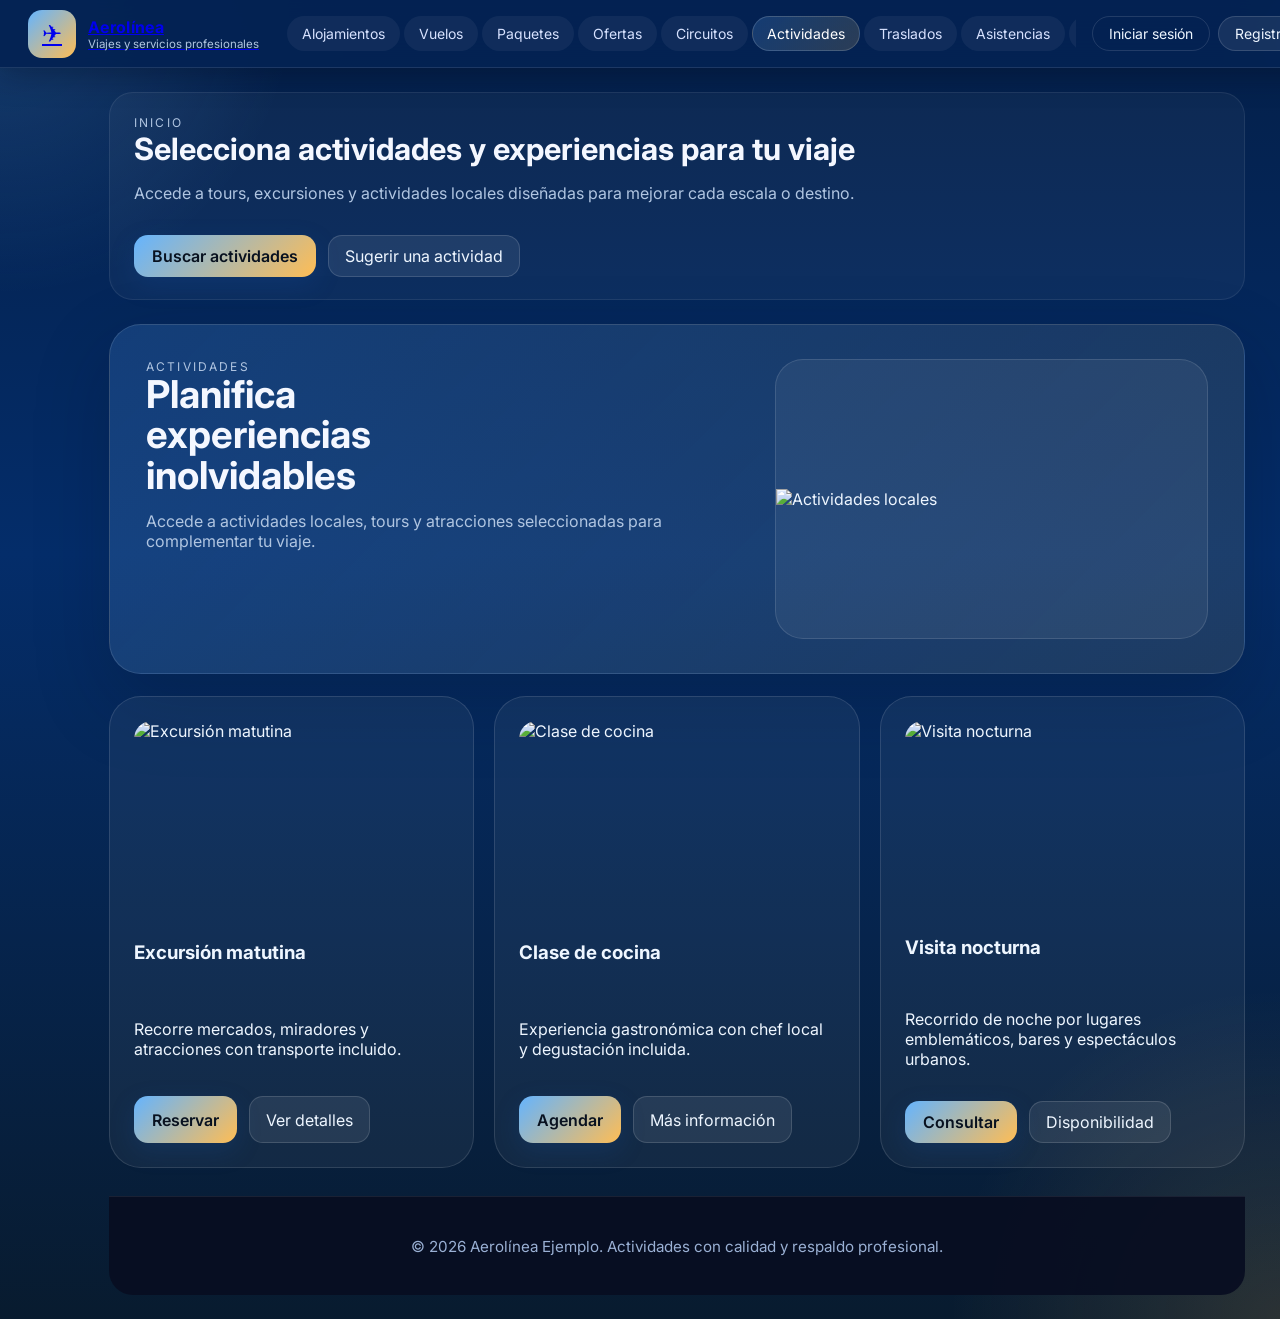
==== commit 813b57f7: "Mejora de la arquitectura, legibilidad y organizacion" ====
--- a/actividades.html
+++ b/actividades.html
@@ -7,42 +7,13 @@
     <link rel="icon" type="image/svg+xml" href="data:image/svg+xml,%3Csvg xmlns='http://www.w3.org/2000/svg' viewBox='0 0 64 64'%3E%3Crect width='64' height='64' rx='16' fill='%230f172a'/%3E%3Cpath d='M12 40l10-8h10l-8 14h8l12-18 10 8 8-4-6-10-18 10-12-10-8 4z' fill='%234f8cff'/%3E%3C/svg%3E" />
     <link rel="preconnect" href="https://fonts.googleapis.com" />
     <link rel="preconnect" href="https://fonts.gstatic.com" crossorigin />
-    <link
-      href="https://fonts.googleapis.com/css2?family=Inter:wght@400;500;600;700&display=swap"
-      rel="stylesheet"
-    />
+    <link href="https://fonts.googleapis.com/css2?family=Inter:wght@400;500;600;700&display=swap" rel="stylesheet" />
     <link rel="stylesheet" href="css/styles.css" />
   </head>
   <body>
     <div class="app-shell">
-      <header class="topnav">
-        <div class="brand">
-          <div class="brand-icon" onclick="window.location.href='index.html'">✈</div>
-          <div>
-            <h1>Aerolínea</h1>
-            <p>Viajes y servicios profesionales</p>
-          </div>
-        </div>
 
-        <nav class="topnav-links" id="mainNav">
-          <a href="alojamientos.html" class="nav-pill">Alojamientos</a>
-          <a href="vuelos.html" class="nav-pill">Vuelos</a>
-          <a href="paquetes.html" class="nav-pill">Paquetes</a>
-          <a href="ofertas.html" class="nav-pill">Ofertas</a>
-          <a href="circuitos.html" class="nav-pill">Circuitos</a>
-          <a href="actividades.html" class="nav-pill active">Actividades</a>
-          <a href="traslados.html" class="nav-pill">Traslados</a>
-          <a href="asistencias.html" class="nav-pill">Asistencias</a>
-          <a href="contacto.html" class="nav-pill">Contacto</a>
-        </nav>
-
-        <div class="topnav-actions">
-          <a href="login.html" class="ghost-btn">Iniciar sesión</a>
-          <a href="registro.html" class="secondary-btn">Registrarse</a>
-          <button class="primary-btn">Buscar</button>
-        </div>
-        <button class="nav-toggle" id="navToggle" aria-label="Abrir menú" aria-expanded="false" aria-controls="mainNav">☰</button>
-      </header>
+      <!-- El navbar se inyecta por navbar.js -->
 
       <main class="main-content contact-main">
         <section class="standard-intro">
@@ -53,7 +24,7 @@
           </div>
           <div class="card-actions">
             <button class="primary-btn">Buscar actividades</button>
-            <button class="secondary-btn" onclick="window.location.href='contacto.html'">Sugerir una actividad</button>
+            <a href="contacto.html" class="secondary-btn">Sugerir una actividad</a>
           </div>
         </section>
 
@@ -64,18 +35,18 @@
             <p class="muted">Accede a actividades locales, tours y atracciones seleccionadas para complementar tu viaje.</p>
           </div>
           <div class="hero-visual">
-            <img src="https://placehold.co/800x380?text=Actividades+Local&bg=1a2f4b&fg=ffffff" alt="Actividades locales" />
+            <img src="https://placehold.co/800x380?text=Actividades+Locales&bg=1a2f4b&fg=ffffff" alt="Actividades locales" />
           </div>
         </section>
 
-        <section class="view-container sample-grid">
+        <section class="view-container sample-grid" aria-label="Actividades disponibles">
           <article class="sample-card">
             <img src="https://placehold.co/640x360?text=Excursión+Matutina&bg=162f4c&fg=ffffff" alt="Excursión matutina" />
             <h3>Excursión matutina</h3>
             <p>Recorre mercados, miradores y atracciones con transporte incluido.</p>
             <div class="card-actions">
               <button class="primary-btn">Reservar</button>
-              <button class="secondary-btn">Detalles</button>
+              <button class="secondary-btn">Ver detalles</button>
             </div>
           </article>
           <article class="sample-card">
@@ -84,7 +55,7 @@
             <p>Experiencia gastronómica con chef local y degustación incluida.</p>
             <div class="card-actions">
               <button class="primary-btn">Agendar</button>
-              <button class="secondary-btn">Info</button>
+              <button class="secondary-btn">Más información</button>
             </div>
           </article>
           <article class="sample-card">
@@ -103,18 +74,12 @@
         </footer>
       </main>
     </div>
+
+    <script type="module">
+      import { injectNavbar } from './js/core/navbar.js';
+      injectNavbar('actividades.html');
+    </script>
     <script type="module" src="js/authHeader.js"></script>
     <script type="module" src="js/controllers/publicController.js"></script>
-    <script>
-      const toggle = document.getElementById('navToggle');
-      const nav = document.getElementById('mainNav');
-      if (toggle && nav) {
-        toggle.addEventListener('click', () => {
-          const open = nav.classList.toggle('open');
-          toggle.setAttribute('aria-expanded', open);
-          toggle.textContent = open ? '✕' : '☰';
-        });
-      }
-    </script>
   </body>
 </html>
--- a/css/styles.css
+++ b/css/styles.css
@@ -1,1541 +1,17 @@
-:root {
-  --bg: #041f48;
-  --panel: #0b2c63;
-  --panel-2: #133d85;
-  --text: #eef6ff;
-  --muted: #b0c5e1;
-  --accent: #64b4ff;
-  --accent-2: #ffbd54;
-  --danger: #ff6b6b;
-  --border: rgba(255,255,255,0.14);
-  --shadow: 0 24px 60px rgba(3, 17, 45, 0.45);
-}
+/*
+ * styles.css
+ * Punto de entrada de estilos. Importa los módulos en orden de cascada.
+ *
+ * Arquitectura CSS:
+ *   base.css        → variables, reset, tipografía global
+ *   layout.css      → app-shell, topnav público, main-content, footer
+ *   components.css  → botones, tarjetas, formularios, tablas, alertas
+ *   panel.css       → layout y componentes del panel administrativo
+ *   animations.css  → keyframes y clases de animación
+ */
 
-* {
-  box-sizing: border-box;
-}
-
-body {
-  margin: 0;
-  font-family: 'Inter', sans-serif;
-  min-height: 100vh;
-  background: radial-gradient(circle at top left, rgba(100, 180, 255, 0.20), transparent 16%), radial-gradient(circle at bottom right, rgba(255, 190, 82, 0.14), transparent 18%), linear-gradient(180deg, #041f48 0%, #042d6a 42%, #081b2f 100%);
-  color: var(--text);
-  transition: background 0.25s ease, color 0.25s ease;
-}
-
-button,
-input,
-select,
-textarea {
-  font: inherit;
-}
-
-.app-shell {
-  display: grid;
-  grid-template-columns: 1fr;
-  min-height: 100vh;
-}
-
-.topnav {
-  display: flex;
-  flex-direction: row;
-  flex-wrap: nowrap;
-  align-items: center;
-  justify-content: space-between;
-  gap: 16px;
-  padding: 0 28px;
-  height: 68px;
-  background: rgba(4, 34, 83, 0.94);
-  border-bottom: 1px solid rgba(255,255,255,0.10);
-  position: sticky;
-  top: 0;
-  z-index: 20;
-  box-shadow: 0 4px 32px rgba(1, 10, 31, 0.40);
-  backdrop-filter: blur(20px);
-  -webkit-backdrop-filter: blur(20px);
-}
-
-.topnav-links {
-  display: flex;
-  flex-wrap: nowrap;
-  gap: 4px;
-  align-items: center;
-  flex: 1;
-  overflow-x: auto;
-  padding: 0 12px;
-  scrollbar-width: none;
-}
-
-.topnav-links::-webkit-scrollbar {
-  display: none;
-}
-
-.topnav-links a {
-  white-space: nowrap;
-  flex: 0 0 auto;
-  font-size: 0.875rem;
-  padding: 8px 14px;
-}
-
-.topnav-actions {
-  display: flex;
-  align-items: center;
-  gap: 8px;
-  flex-shrink: 0;
-}
-
-.topnav-actions a,
-.topnav-actions button {
-  border-radius: 999px;
-  padding: 8px 16px;
-  font-size: 0.875rem;
-  white-space: nowrap;
-}
-
-.auth-actions {
-  display: flex;
-  align-items: center;
-  gap: 8px;
-}
-
-/* Hamburger button – hidden on desktop */
-.nav-toggle {
-  display: none;
-  background: rgba(255,255,255,0.07);
-  border: 1px solid rgba(255,255,255,0.12);
-  border-radius: 10px;
-  color: var(--text);
-  cursor: pointer;
-  padding: 8px 10px;
-  font-size: 18px;
-  line-height: 1;
-  flex-shrink: 0;
-}
-
-.sidebar {
-  background: linear-gradient(180deg, rgba(14, 23, 47, 0.96), rgba(12, 18, 34, 0.98));
-  padding: 24px;
-  border-right: 1px solid rgba(255,255,255,0.06);
-  display: flex;
-  flex-direction: column;
-  gap: 24px;
-}
-
-.sidebar-panel {
-  min-width: 240px;
-}
-
-.sidebar-menu-card {
-  padding: 20px;
-  border-radius: 24px;
-}
-
-.sidebar-chip {
-  display: block;
-  margin-bottom: 18px;
-  padding: 10px 16px;
-  border-radius: 999px;
-  background: rgba(255,255,255,0.08);
-  color: #eef5ff;
-  font-weight: 700;
-}
-
-.sidebar-nav {
-  display: flex;
-  flex-direction: column;
-  gap: 10px;
-}
-
-.sidebar-nav .nav-pill {
-  width: 100%;
-  justify-content: flex-start;
-}
-
-.sidebar-dropdown {
-  width: 100%;
-}
-
-.sidebar-actions {
-  margin-top: 18px;
-}
-
-.contact-main {
-  padding: 24px 32px;
-}
-.user-chip {
-  display: inline-flex;
-  align-items: center;
-  padding: 10px 16px;
-  border-radius: 999px;
-  background: rgba(255,255,255,0.08);
-  color: #d7e2ff;
-  font-size: 0.92rem;
-  border: 1px solid rgba(255,255,255,0.10);
-}
-
-.brand {
-  display: flex;
-  align-items: center;
-  gap: 12px;
-  min-width: 0;
-  flex-shrink: 0;
-}
-
-.brand h1 {
-  font-size: 1rem;
-  font-weight: 700;
-  letter-spacing: 0.02em;
-}
-
-.brand p {
-  font-size: 0.72rem;
-}
-
-.brand-icon {
-  width: 48px;
-  height: 48px;
-  border-radius: 14px;
-  display: grid;
-  place-items: center;
-  background: linear-gradient(135deg, var(--accent), var(--accent-2));
-  font-size: 24px;
-}
-
-.brand h1,
-.brand p,
-.sidebar-card h3,
-.sidebar-card p {
-  margin: 0;
-}
-
-.brand p,
-.sidebar-card p,
-.eyebrow,
-.muted {
-  color: var(--muted);
-}
-
-.nav-links {
-  display: flex;
-  flex-direction: column;
-  gap: 10px;
-}
-
-.nav-btn,
-.primary-btn,
-.secondary-btn,
-.ghost-btn,
-.small-btn {
-  border: none;
-  border-radius: 12px;
-  cursor: pointer;
-  transition: transform 0.2s ease, background 0.2s ease;
-}
-
-.nav-btn:hover,
-.primary-btn:hover,
-.secondary-btn:hover,
-.ghost-btn:hover,
-.small-btn:hover {
-  transform: translateY(-1px);
-}
-
-.nav-btn {
-  text-align: left;
-  padding: 12px 14px;
-  background: transparent;
-  color: white;
-  border: 1px solid transparent;
-}
-
-.nav-btn.active {
-  background: linear-gradient(135deg, rgba(79, 140, 255, 0.22), rgba(0, 194, 168, 0.16));
-  color: white;
-  border-color: rgba(79, 140, 255, 0.28);
-}
-
-.sidebar-card {
-  background: rgba(8, 24, 66, 0.94);
-  border: 1px solid rgba(255,255,255,0.10);
-  border-radius: 18px;
-  padding: 18px;
-  box-shadow: var(--shadow);
-}
-
-.status-pill {
-  display: inline-block;
-  margin-top: 8px;
-  padding: 6px 10px;
-  border-radius: 999px;
-  background: rgba(0, 194, 168, 0.16);
-  color: #6df2d6;
-  font-size: 12px;
-}
-
-.main-content {
-  padding: 24px 28px;
-  width: 100%;
-  max-width: 1240px;
-  margin: 0 auto;
-}
-
-.topbar {
-  display: flex;
-  justify-content: space-between;
-  align-items: center;
-  margin-bottom: 24px;
-  padding: 12px 4px;
-}
-
-.topbar h2 {
-  margin: 4px 0 0;
-}
-
-.contact-navbar {
-  display: flex;
-  flex-wrap: wrap;
-  align-items: center;
-  justify-content: space-between;
-  gap: 16px;
-  padding: 18px 20px;
-  margin-bottom: 22px;
-  border-radius: 26px;
-  background: rgba(8, 14, 33, 0.96);
-  border: 1px solid rgba(255,255,255,0.08);
-  box-shadow: 0 22px 50px rgba(2, 8, 23, 0.22);
-}
-
-.contact-nav-row {
-  display: flex;
-  flex-wrap: wrap;
-  align-items: center;
-  gap: 10px;
-}
-
-.contact-chip {
-  padding: 10px 16px;
-  border-radius: 999px;
-  background: rgba(255,255,255,0.12);
-  color: #ffffff;
-  font-weight: 700;
-}
-
-.nav-pill,
-.nav-dropdown {
-  display: inline-flex;
-  align-items: center;
-  justify-content: center;
-  padding: 10px 16px;
-  border-radius: 999px;
-  border: 1px solid transparent;
-  background: rgba(255,255,255,0.05);
-  color: #d7e2ff;
-  text-decoration: none;
-  transition: background 0.2s ease, color 0.2s ease, border-color 0.2s ease;
-}
-
-.nav-pill:hover,
-.nav-dropdown:hover {
-  background: rgba(255,255,255,0.12);
-}
-
-.nav-pill.active {
-  background: linear-gradient(135deg, rgba(90, 169, 255, 0.2), rgba(255, 209, 102, 0.16));
-  border-color: rgba(255,255,255,0.16);
-  color: #ffffff;
-}
-
-.nav-dropdown-wrapper {
-  position: relative;
-}
-
-.dropdown-menu {
-  position: absolute;
-  left: 0;
-  top: calc(100% + 10px);
-  min-width: 180px;
-  background: rgba(8, 14, 33, 0.98);
-  border: 1px solid rgba(255,255,255,0.08);
-  border-radius: 18px;
-  box-shadow: 0 24px 40px rgba(2, 8, 23, 0.28);
-  padding: 8px 0;
-  opacity: 0;
-  visibility: hidden;
-  transform: translateY(-8px);
-  transition: opacity 0.18s ease, transform 0.18s ease, visibility 0.18s ease;
-  z-index: 10;
-}
-
-.nav-dropdown-wrapper:hover .dropdown-menu {
-  opacity: 1;
-  visibility: visible;
-  transform: translateY(0);
-}
-
-.dropdown-menu a {
-  display: block;
-  padding: 12px 16px;
-  color: #d7e2ff;
-  text-decoration: none;
-}
-
-.dropdown-menu a:hover {
-  background: rgba(255,255,255,0.06);
-}
-
-.contact-navbar-actions {
-  display: flex;
-  flex-wrap: wrap;
-  gap: 10px;
-  align-items: center;
-}
-
-.primary-btn {
-  padding: 12px 18px;
-  background: linear-gradient(135deg, rgba(100, 180, 255, 1), rgba(255, 189, 84, 1));
-  color: #08111f;
-  font-weight: 600;
-  border: none;
-  box-shadow: 0 18px 36px rgba(24, 81, 164, 0.22);
-}
-
-.secondary-btn {
-  padding: 10px 16px;
-  background: rgba(255,255,255,0.10);
-  color: var(--text);
-  border: 1px solid rgba(255,255,255,0.18);
-}
-
-.ghost-btn {
-  padding: 10px 16px;
-  background: rgba(255,255,255,0.06);
-  color: var(--text);
-  border: 1px solid rgba(255,255,255,0.14);
-}
-
-.small-btn {
-  padding: 7px 10px;
-  background: rgba(100, 180, 255, 0.16);
-  color: #08111f;
-}
-
-.page-footer {
-  margin-top: 28px;
-  padding: 24px 26px;
-  border-top: 1px solid rgba(255,255,255,0.08);
-  border-radius: 0 0 24px 24px;
-  background: rgba(8, 14, 33, 0.92);
-  color: #9ab0d4;
-  text-align: center;
-  font-size: 0.95rem;
-}
-
-.auth-page {
-  min-height: calc(100vh - 96px);
-  padding: 40px 24px;
-  display: flex;
-  align-items: center;
-  justify-content: center;
-}
-
-.auth-card {
-  width: min(560px, 100%);
-  padding: 38px 36px;
-  border-radius: 32px;
-  background: rgba(8, 15, 28, 0.92);
-  border: 1px solid rgba(255,255,255,0.14);
-  box-shadow: 0 32px 80px rgba(0, 0, 0, 0.25);
-}
-
-.auth-card h1 {
-  margin: 0 0 8px;
-  color: #ffffff;
-}
-
-.auth-card p {
-  margin: 0 0 22px;
-  color: #aab8dc;
-  line-height: 1.7;
-}
-
-.auth-alt {
-  margin-top: 22px;
-  text-align: center;
-  color: #c8d4f7;
-}
-
-.auth-alt a {
-  color: var(--accent);
-  text-decoration: none;
-  font-weight: 600;
-}
-
-.secondary-btn {
-  padding: 10px 16px;
-  background: rgba(255,255,255,0.06);
-  color: var(--text);
-  border: 1px solid rgba(255,255,255,0.12);
-}
-
-.ghost-btn {
-  padding: 8px 12px;
-  background: transparent;
-  color: var(--text);
-}
-
-.small-btn {
-  padding: 7px 10px;
-  background: rgba(79, 140, 255, 0.12);
-  color: var(--text);
-}
-
-.view-container {
-  display: grid;
-  gap: 20px;
-}
-
-.hero-panel {
-  display: grid;
-  grid-template-columns: minmax(0, 1.4fr) minmax(260px, 1fr);
-  gap: 24px;
-  padding: 34px 36px;
-  border-radius: 32px;
-  background: linear-gradient(135deg, rgba(90, 169, 255, 0.18), rgba(255, 209, 102, 0.10));
-  border: 1px solid rgba(255,255,255,0.12);
-  box-shadow: 0 28px 76px rgba(4, 13, 32, 0.22);
-}
-
-.hero-panel h1 {
-  font-size: clamp(2rem, 3vw, 3.2rem);
-  margin: 0;
-  color: #f4f7ff;
-  line-height: 1.05;
-  max-width: 12ch;
-}
-
-.hero-panel .eyebrow {
-  text-transform: uppercase;
-  letter-spacing: 0.18em;
-  font-size: 0.75rem;
-  color: #c9d8ff;
-}
-
-.hero-panel .badge {
-  margin-right: 8px;
-  background: rgba(255, 255, 255, 0.08);
-  color: #f5f9ff;
-}
-
-.admin-banner,
-.public-performance {
-  margin: 22px 0;
-  border-radius: 26px;
-  border: 1px solid rgba(255,255,255,0.08);
-  background: rgba(8, 14, 33, 0.94);
-  box-shadow: 0 24px 50px rgba(1, 8, 24, 0.25);
-}
-
-.admin-banner {
-  padding: 18px 20px;
-}
-
-.banner-content {
-  display: flex;
-  flex-wrap: wrap;
-  align-items: center;
-  gap: 12px;
-}
-
-.banner-pill {
-  display: inline-flex;
-  align-items: center;
-  justify-content: center;
-  padding: 8px 14px;
-  border-radius: 999px;
-  background: rgba(90, 169, 255, 0.18);
-  color: #d7e2ff;
-  font-weight: 700;
-  font-size: 0.75rem;
-  letter-spacing: 0.04em;
-}
-
-.banner-content p {
-  margin: 0;
-  color: #d7e2ff;
-}
-
-.public-performance {
-  padding: 24px;
-}
-
-.public-performance-header {
-  margin-bottom: 18px;
-}
-
-.performance-grid {
-  display: grid;
-  gap: 18px;
-  grid-template-columns: repeat(auto-fit, minmax(180px, 1fr));
-}
-
-.public-performance .overview-card {
-  min-width: 0;
-}
-
-.hero-badges {
-  display: flex;
-  flex-wrap: wrap;
-  gap: 10px;
-}
-
-.contact-grid {
-  grid-template-columns: 1.4fr 1fr;
-}
-
-.info-grid {
-  display: grid;
-  gap: 16px;
-  grid-template-columns: repeat(2, minmax(0, 1fr));
-  margin-top: 18px;
-}
-
-.info-grid div {
-  padding: 16px;
-  background: rgba(255,255,255,0.03);
-  border: 1px solid rgba(255,255,255,0.06);
-  border-radius: 18px;
-}
-
-.info-grid strong {
-  color: #f5f9ff;
-}
-
-.security-list {
-  display: grid;
-  gap: 16px;
-  margin-top: 18px;
-}
-
-.security-list h4 {
-  margin: 0 0 8px;
-  color: #f5f9ff;
-}
-
-.security-list p {
-  margin: 0;
-  color: #c8d4f7;
-}
-
-.contact-form-card {
-  display: flex;
-  flex-direction: column;
-  justify-content: space-between;
-}
-
-.flex-actions {
-  display: flex;
-  align-items: center;
-  gap: 12px;
-  margin-top: 10px;
-}
-
-@media (max-width: 960px) {
-  .contact-grid {
-    grid-template-columns: 1fr;
-  }
-}
-
-.card {
-  background: rgba(10, 18, 38, 0.92);
-  border: 1px solid rgba(255,255,255,0.14);
-  border-radius: 28px;
-  padding: 28px;
-  box-shadow: 0 28px 68px rgba(2, 10, 28, 0.22);
-}
-
-.card-header {
-  display: flex;
-  justify-content: space-between;
-  align-items: flex-start;
-  gap: 16px;
-  margin-bottom: 18px;
-}
-
-.card h3,
-.card p {
-  margin: 0;
-}
-
-.grid {
-  display: grid;
-  gap: 16px;
-}
-
-.grid-2 {
-  grid-template-columns: repeat(2, minmax(0, 1fr));
-}
-
-.form-grid {
-  display: grid;
-  gap: 14px;
-}
-
-input,
-select,
-textarea {
-  padding: 14px 16px;
-  border-radius: 18px;
-  border: 1px solid rgba(255,255,255,0.14);
-  background: rgba(255,255,255,0.06);
-  color: var(--text);
-  outline: none;
-  transition: border-color 0.2s ease, box-shadow 0.2s ease, background 0.2s ease;
-}
-
-input:focus,
-select:focus,
-textarea:focus {
-  border-color: rgba(90, 169, 255, 0.95);
-  box-shadow: 0 0 0 4px rgba(90, 169, 255, 0.12);
-}
-
-label {
-  display: flex;
-  flex-direction: column;
-  gap: 8px;
-  color: var(--muted);
-  font-size: 14px;
-}
-
-input,
-select,
-textarea {
-  padding: 14px 14px;
-  border-radius: 16px;
-  border: 1px solid rgba(255,255,255,0.12);
-  background: rgba(255,255,255,0.05);
-  color: var(--text);
-  outline: none;
-}
-
-input:focus,
-select:focus,
-textarea:focus {
-  border-color: rgba(90, 169, 255, 0.95);
-  box-shadow: 0 0 0 4px rgba(90, 169, 255, 0.14);
-}
-
-.table {
-  width: 100%;
-  border-collapse: collapse;
-  overflow: hidden;
-}
-
-.table th,
-.table td {
-  padding: 12px 10px;
-  text-align: left;
-  border-bottom: 1px solid var(--border);
-}
-
-.table tbody tr:hover {
-  background: rgba(255,255,255,0.03);
-}
-
-.table th {
-  color: white;
-  font-weight: 600;
-}
-
-.badge {
-  display: inline-block;
-  padding: 5px 8px;
-  border-radius: 999px;
-  font-size: 12px;
-  background: rgba(255,255,255,0.08);
-  color: #dbeafe;
-}
-
-.standard-intro {
-  display: grid;
-  gap: 16px;
-  padding: 22px 24px;
-  background: rgba(255,255,255,0.04);
-  border: 1px solid rgba(255,255,255,0.08);
-  border-radius: 24px;
-  margin-bottom: 24px;
-}
-
-.standard-intro h2 {
-  margin: 0;
-  font-size: clamp(1.8rem, 2.4vw, 2.6rem);
-  color: #f4f7ff;
-}
-
-.hero-visual {
-  border-radius: 28px;
-  overflow: hidden;
-  min-height: 280px;
-  background: rgba(255,255,255,0.06);
-  display: grid;
-  place-items: center;
-  border: 1px solid rgba(255,255,255,0.12);
-}
-
-.hero-visual img {
-  width: 100%;
-  height: auto;
-  display: block;
-}
-
-.sample-grid {
-  display: grid;
-  gap: 20px;
-  grid-template-columns: repeat(auto-fit, minmax(260px, 1fr));
-  margin-top: 22px;
-}
-
-.sample-card {
-  background: rgba(255,255,255,0.05);
-  border: 1px solid rgba(255,255,255,0.12);
-  border-radius: 28px;
-  padding: 24px;
-  display: grid;
-  gap: 16px;
-  transition: transform 0.25s ease, border-color 0.25s ease, box-shadow 0.25s ease;
-}
-
-.sample-card:hover {
-  transform: translateY(-6px);
-  border-color: rgba(90, 169, 255, 0.24);
-  box-shadow: 0 20px 40px rgba(6, 15, 32, 0.18);
-}
-
-.sample-card img {
-  width: 100%;
-  height: 180px;
-  object-fit: cover;
-  border-radius: 18px;
-  max-width: 100%;
-}
-
-.card-actions {
-  display: flex;
-  flex-wrap: wrap;
-  gap: 12px;
-}
-
-.calendar-sync {
-  margin-top: 20px;
-}
-
-.search-panel {
-  display: none;
-  padding: 18px 24px;
-  border-radius: 18px;
-  margin: 18px auto 0;
-  max-width: 1100px;
-  background: rgba(15, 23, 42, 0.94);
-  border: 1px solid rgba(255, 255, 255, 0.08);
-}
-
-.search-panel.active {
-  display: block;
-}
-
-.search-panel-inner {
-  display: flex;
-  gap: 12px;
-  flex-wrap: wrap;
-  align-items: center;
-}
-
-.search-panel-inner input[type="search"] {
-  flex: 1;
-  min-width: 220px;
-  padding: 14px 16px;
-  border-radius: 14px;
-  border: 1px solid rgba(255, 255, 255, 0.14);
-  background: rgba(255, 255, 255, 0.05);
-  color: #fff;
-}
-
-.search-panel-inner input[type="search"]::placeholder {
-  color: rgba(255, 255, 255, 0.6);
-}
-
-.search-panel-actions {
-  display: flex;
-  gap: 10px;
-  flex-wrap: wrap;
-}
-
-.alert {
-  padding: 16px 18px;
-  border-radius: 18px;
-  margin-bottom: 18px;
-  font-size: 0.95rem;
-}
-
-.alert.success {
-  background: rgba(55, 169, 109, 0.12);
-  color: #d8f7dc;
-}
-
-.alert.error {
-  background: rgba(255, 107, 107, 0.12);
-  color: #ffd7d7;
-}
-
-.alert {
-  border-radius: 14px;
-  padding: 12px 14px;
-  margin-bottom: 12px;
-  border: 1px solid transparent;
-}
-
-.alert.error {
-  background: rgba(255, 107, 107, 0.16);
-  color: #ffdfe0;
-  border-color: rgba(255, 107, 107, 0.3);
-}
-
-.page-action-notice {
-  max-width: 1100px;
-  margin: 0 auto 20px;
-}
-
-.card-details,
-.card-feedback {
-  margin-top: 16px;
-}
-
-.alert.success {
-  background: rgba(255, 209, 102, 0.18);
-  color: #fff7e2;
-  border-color: rgba(255, 209, 102, 0.4);
-}
-
-.empty-state {
-  padding: 28px;
-  text-align: center;
-  color: var(--muted);
-  border: 1px dashed var(--border);
-  border-radius: 18px;
-  background: rgba(255,255,255,0.02);
-}
-
-.overview-grid {
-  display: flex;
-  gap: 16px;
-  margin-bottom: 12px;
-}
-
-.overview-card {
-  background: rgba(255,255,255,0.03);
-  padding: 18px 20px;
-  border-radius: 18px;
-  min-width: 180px;
-  box-shadow: 0 12px 28px rgba(4, 13, 32, 0.22);
-  border: 1px solid rgba(255,255,255,0.06);
-  color: var(--text);
-}
-
-.overview-card .overview-label {
-  display: block;
-  color: var(--muted);
-  font-size: 13px;
-}
-
-.overview-card strong {
-  display: block;
-  font-size: 20px;
-  margin-top: 6px;
-}
-
-.toolbar {
-  display: flex;
-  gap: 10px;
-  align-items: center;
-  margin-bottom: 12px;
-}
-
-.toolbar input[type="search"] {
-  flex: 1;
-  min-width: 180px;
-}
-
-.preview-card {
-  background: rgba(255,255,255,0.03);
-  padding: 16px;
-  border-radius: 16px;
-  border: 1px solid rgba(255,255,255,0.06);
-  color: var(--muted);
-  margin-bottom: 10px;
-}
-
-body.light-theme .preview-card {
-  background: var(--panel-2);
-  color: var(--text);
-}
-
-img,
-video {
-  max-width: 100%;
-  height: auto;
-  display: block;
-}
-
-.status-pill {
-  display: inline-block;
-  margin-top: 8px;
-  padding: 6px 10px;
-  border-radius: 999px;
-  background: rgba(255, 209, 102, 0.16);
-  color: #ffd166;
-  font-size: 12px;
-}
-
-@media (max-width: 900px) {
-  .app-shell {
-    grid-template-columns: 1fr;
-  }
-
-  .sidebar {
-    padding-bottom: 16px;
-  }
-
-  .sidebar {
-    border-right: none;
-    border-bottom: 1px solid var(--border);
-  }
-
-  .grid-2 {
-    grid-template-columns: 1fr;
-  }
-}
-
-.main-content {
-  max-width: 1200px;
-  width: 100%;
-  margin: 0 auto;
-  padding: 24px 20px;
-}
-
-.topnav-links {
-  overflow-x: auto;
-  padding-bottom: 4px;
-}
-
-.topnav-links::-webkit-scrollbar {
-  height: 6px;
-}
-
-.topnav-links::-webkit-scrollbar-thumb {
-  background: rgba(255,255,255,0.18);
-  border-radius: 999px;
-}
-
-.topnav-links a {
-  white-space: nowrap;
-}
-
-.card-actions {
-  justify-content: flex-start;
-}
-
-@media (max-width: 820px) {
-  .topnav {
-    height: auto;
-    flex-wrap: wrap;
-    padding: 14px 18px;
-    gap: 0;
-  }
-
-  .topnav-links {
-    display: none;
-    width: 100%;
-    flex-wrap: wrap;
-    gap: 6px;
-    padding: 12px 0 8px;
-    order: 3;
-    border-top: 1px solid rgba(255,255,255,0.08);
-    margin-top: 10px;
-  }
-
-  .topnav-links.open {
-    display: flex;
-  }
-
-  .topnav-links a {
-    font-size: 0.85rem;
-    padding: 8px 12px;
-  }
-
-  .topnav-actions {
-    order: 2;
-    gap: 6px;
-  }
-
-  .topnav-actions a,
-  .topnav-actions button {
-    padding: 7px 12px;
-    font-size: 0.82rem;
-  }
-
-  .nav-toggle {
-    display: inline-flex;
-    align-items: center;
-    justify-content: center;
-    order: 2;
-    margin-left: 8px;
-  }
-
-  .hero-panel {
-    grid-template-columns: 1fr;
-    padding: 28px 22px;
-  }
-
-  .hero-visual {
-    min-height: 220px;
-  }
-
-  .sample-grid {
-    grid-template-columns: 1fr;
-  }
-
-  .standard-intro {
-    padding: 18px 18px;
-  }
-
-  .search-panel-inner {
-    flex-direction: column;
-    align-items: stretch;
-  }
-
-  .search-panel-inner input[type="search"] {
-    width: 100%;
-    min-width: auto;
-  }
-
-  .search-panel-actions {
-    width: 100%;
-    justify-content: flex-start;
-  }
-}
-
-@media (max-width: 560px) {
-  .topnav {
-    padding: 16px 16px;
-  }
-
-  .topnav-actions {
-    gap: 10px;
-  }
-
-  .hero-panel {
-    padding: 22px 18px;
-    gap: 20px;
-  }
-
-  .hero-panel h1 {
-    font-size: clamp(1.8rem, 6vw, 2.4rem);
-  }
-
-  .sample-card {
-    padding: 20px;
-  }
-
-  .card-actions {
-    gap: 10px;
-  }
-}
-
-
-/* ─── Panel Layout ──────────────────────────────────────────────── */
-
-.panel-shell {
-  display: grid;
-  grid-template-columns: 260px 1fr;
-  min-height: 100vh;
-}
-
-/* Sidebar */
-.panel-sidebar {
-  display: flex;
-  flex-direction: column;
-  gap: 0;
-  padding: 0;
-  background: linear-gradient(180deg, rgba(6, 18, 46, 0.98) 0%, rgba(4, 12, 30, 0.99) 100%);
-  border-right: 1px solid rgba(255, 255, 255, 0.07);
-  position: sticky;
-  top: 0;
-  height: 100vh;
-  overflow-y: auto;
-  scrollbar-width: thin;
-  scrollbar-color: rgba(255,255,255,0.1) transparent;
-}
-
-.panel-sidebar::-webkit-scrollbar {
-  width: 4px;
-}
-.panel-sidebar::-webkit-scrollbar-thumb {
-  background: rgba(255,255,255,0.12);
-  border-radius: 999px;
-}
-
-.sidebar-header {
-  display: flex;
-  align-items: center;
-  justify-content: space-between;
-  padding: 20px 20px 16px;
-  border-bottom: 1px solid rgba(255,255,255,0.06);
-}
-
-.sidebar-brand {
-  display: flex;
-  align-items: center;
-  gap: 12px;
-  text-decoration: none;
-  color: inherit;
-}
-
-.sidebar-brand h1 {
-  font-size: 0.95rem;
-  font-weight: 700;
-  margin: 0;
-  color: #f0f7ff;
-}
-
-.sidebar-brand p {
-  font-size: 0.72rem;
-  margin: 0;
-  color: var(--muted);
-}
-
-.sidebar-close-btn {
-  display: none;
-  background: rgba(255,255,255,0.06);
-  border: 1px solid rgba(255,255,255,0.1);
-  border-radius: 8px;
-  color: var(--text);
-  cursor: pointer;
-  padding: 6px 9px;
-  font-size: 14px;
-  line-height: 1;
-}
-
-.sidebar-nav-section {
-  padding: 16px 12px 4px;
-}
-
-.sidebar-section-label {
-  font-size: 0.68rem;
-  font-weight: 700;
-  letter-spacing: 0.12em;
-  text-transform: uppercase;
-  color: rgba(176, 197, 225, 0.5);
-  padding: 0 8px;
-  margin: 0 0 8px;
-}
-
-.sidebar-nav-section .nav-btn {
-  display: flex;
-  align-items: center;
-  gap: 10px;
-  width: 100%;
-  text-align: left;
-  padding: 10px 12px;
-  border-radius: 12px;
-  background: transparent;
-  color: rgba(215, 226, 255, 0.75);
-  border: 1px solid transparent;
-  font-size: 0.9rem;
-  font-weight: 500;
-  cursor: pointer;
-  transition: background 0.18s, color 0.18s, border-color 0.18s;
-  margin-bottom: 2px;
-}
-
-.sidebar-nav-section .nav-btn:hover {
-  background: rgba(255,255,255,0.06);
-  color: #fff;
-}
-
-.sidebar-nav-section .nav-btn.active {
-  background: linear-gradient(135deg, rgba(100, 180, 255, 0.16), rgba(255, 189, 84, 0.10));
-  border-color: rgba(100, 180, 255, 0.22);
-  color: #ffffff;
-  font-weight: 600;
-}
-
-.nav-icon {
-  font-size: 1rem;
-  width: 20px;
-  text-align: center;
-  flex-shrink: 0;
-}
-
-.sidebar-footer {
-  margin-top: auto;
-  padding: 16px 12px 20px;
-  border-top: 1px solid rgba(255,255,255,0.06);
-}
-
-.sidebar-status-card {
-  display: flex;
-  align-items: center;
-  gap: 12px;
-  padding: 14px 16px;
-  border-radius: 14px;
-  background: rgba(255,255,255,0.04);
-  border: 1px solid rgba(255,255,255,0.07);
-}
-
-.sidebar-status-dot {
-  width: 8px;
-  height: 8px;
-  border-radius: 50%;
-  background: #4ade80;
-  box-shadow: 0 0 8px rgba(74, 222, 128, 0.6);
-  flex-shrink: 0;
-}
-
-.sidebar-status-card strong {
-  display: block;
-  font-size: 0.82rem;
-  color: #f0f7ff;
-}
-
-.sidebar-status-card p {
-  margin: 2px 0 0;
-  font-size: 0.72rem;
-  color: var(--muted);
-}
-
-/* Panel body */
-.panel-body {
-  display: flex;
-  flex-direction: column;
-  min-height: 100vh;
-  overflow: hidden;
-}
-
-/* Panel topbar */
-.panel-topbar {
-  display: flex;
-  align-items: center;
-  justify-content: space-between;
-  gap: 16px;
-  padding: 16px 28px;
-  background: rgba(4, 20, 55, 0.90);
-  border-bottom: 1px solid rgba(255,255,255,0.07);
-  backdrop-filter: blur(12px);
-  position: sticky;
-  top: 0;
-  z-index: 10;
-}
-
-.panel-topbar-left {
-  display: flex;
-  align-items: center;
-  gap: 14px;
-}
-
-.panel-topbar-left .eyebrow {
-  font-size: 0.72rem;
-  margin: 0;
-}
-
-.panel-topbar-left h2 {
-  margin: 2px 0 0;
-  font-size: 1.2rem;
-  font-weight: 700;
-  color: #f0f7ff;
-}
-
-.panel-topbar-right {
-  display: flex;
-  align-items: center;
-  gap: 10px;
-}
-
-.sidebar-toggle-btn {
-  display: none;
-  background: rgba(255,255,255,0.07);
-  border: 1px solid rgba(255,255,255,0.12);
-  border-radius: 10px;
-  color: var(--text);
-  cursor: pointer;
-  padding: 8px 10px;
-  font-size: 18px;
-  line-height: 1;
-}
-
-/* Overview stats */
-.panel-overview {
-  display: grid;
-  grid-template-columns: repeat(auto-fit, minmax(160px, 1fr));
-  gap: 14px;
-  padding: 20px 28px 4px;
-}
-
-.panel-overview .overview-card {
-  background: rgba(255,255,255,0.04);
-  border: 1px solid rgba(255,255,255,0.08);
-  border-radius: 16px;
-  padding: 16px 18px;
-}
-
-.panel-overview .overview-card .overview-label {
-  font-size: 0.75rem;
-  color: var(--muted);
-  font-weight: 500;
-  text-transform: uppercase;
-  letter-spacing: 0.06em;
-}
-
-.panel-overview .overview-card strong {
-  display: block;
-  font-size: 1.8rem;
-  font-weight: 700;
-  margin: 6px 0 2px;
-  color: #f0f7ff;
-}
-
-.panel-overview .overview-card small {
-  font-size: 0.75rem;
-  color: var(--muted);
-}
-
-.panel-overview .overview-card strong.status-ok {
-  font-size: 1rem;
-  color: #4ade80;
-}
-
-/* View container */
-.panel-view-container {
-  flex: 1;
-  padding: 20px 28px 32px;
-  display: flex;
-  flex-direction: column;
-  gap: 16px;
-}
-
-/* Sidebar overlay (mobile) */
-.sidebar-overlay {
-  display: none;
-  position: fixed;
-  inset: 0;
-  background: rgba(0,0,0,0.55);
-  z-index: 29;
-  backdrop-filter: blur(2px);
-}
-
-.sidebar-overlay.active {
-  display: block;
-}
-
-/* Badge states */
-.badge.PROGRAMADO  { background: rgba(100, 180, 255, 0.18); color: #93c5fd; }
-.badge.EN_VUELO    { background: rgba(74, 222, 128, 0.16);  color: #86efac; }
-.badge.ATERRIZADO  { background: rgba(255, 209, 102, 0.18); color: #fde68a; }
-.badge.CANCELADO   { background: rgba(255, 107, 107, 0.18); color: #fca5a5; }
-
-/* Panel responsive */
-@media (max-width: 900px) {
-  .panel-shell {
-    grid-template-columns: 1fr;
-  }
-
-  .panel-sidebar {
-    position: fixed;
-    left: -280px;
-    top: 0;
-    height: 100vh;
-    width: 260px;
-    z-index: 30;
-    transition: left 0.25s ease;
-    box-shadow: 4px 0 32px rgba(0,0,0,0.4);
-  }
-
-  .panel-sidebar.open {
-    left: 0;
-  }
-
-  .sidebar-close-btn {
-    display: inline-flex;
-    align-items: center;
-    justify-content: center;
-  }
-
-  .sidebar-toggle-btn {
-    display: inline-flex;
-    align-items: center;
-    justify-content: center;
-  }
-
-  .panel-topbar {
-    padding: 14px 18px;
-  }
-
-  .panel-overview {
-    padding: 16px 18px 4px;
-  }
-
-  .panel-view-container {
-    padding: 16px 18px 28px;
-  }
-}
-
-@media (max-width: 560px) {
-  .panel-topbar {
-    padding: 12px 14px;
-    flex-wrap: wrap;
-    gap: 10px;
-  }
-
-  .panel-topbar-right {
-    width: 100%;
-    justify-content: flex-end;
-  }
-
-  .panel-overview {
-    padding: 12px 14px 4px;
-    gap: 10px;
-  }
-
-  .panel-view-container {
-    padding: 12px 14px 24px;
-  }
-}
-
-/* ─── Small button variants ─────────────────────────────────────── */
-
-.small-btn {
-  padding: 6px 12px;
-  font-size: 0.8rem;
-  border-radius: 8px;
-  background: rgba(100, 180, 255, 0.14);
-  color: #93c5fd;
-  border: 1px solid rgba(100, 180, 255, 0.2);
-  cursor: pointer;
-  transition: background 0.18s, border-color 0.18s;
-}
-
-.small-btn:hover {
-  background: rgba(100, 180, 255, 0.22);
-  border-color: rgba(100, 180, 255, 0.35);
-}
-
-.danger-btn {
-  background: rgba(255, 107, 107, 0.12);
-  color: #fca5a5;
-  border-color: rgba(255, 107, 107, 0.2);
-}
-
-.danger-btn:hover {
-  background: rgba(255, 107, 107, 0.22);
-  border-color: rgba(255, 107, 107, 0.35);
-}
+@import url('./base.css');
+@import url('./layout.css');
+@import url('./components.css');
+@import url('./panel.css');
+@import url('./animations.css');
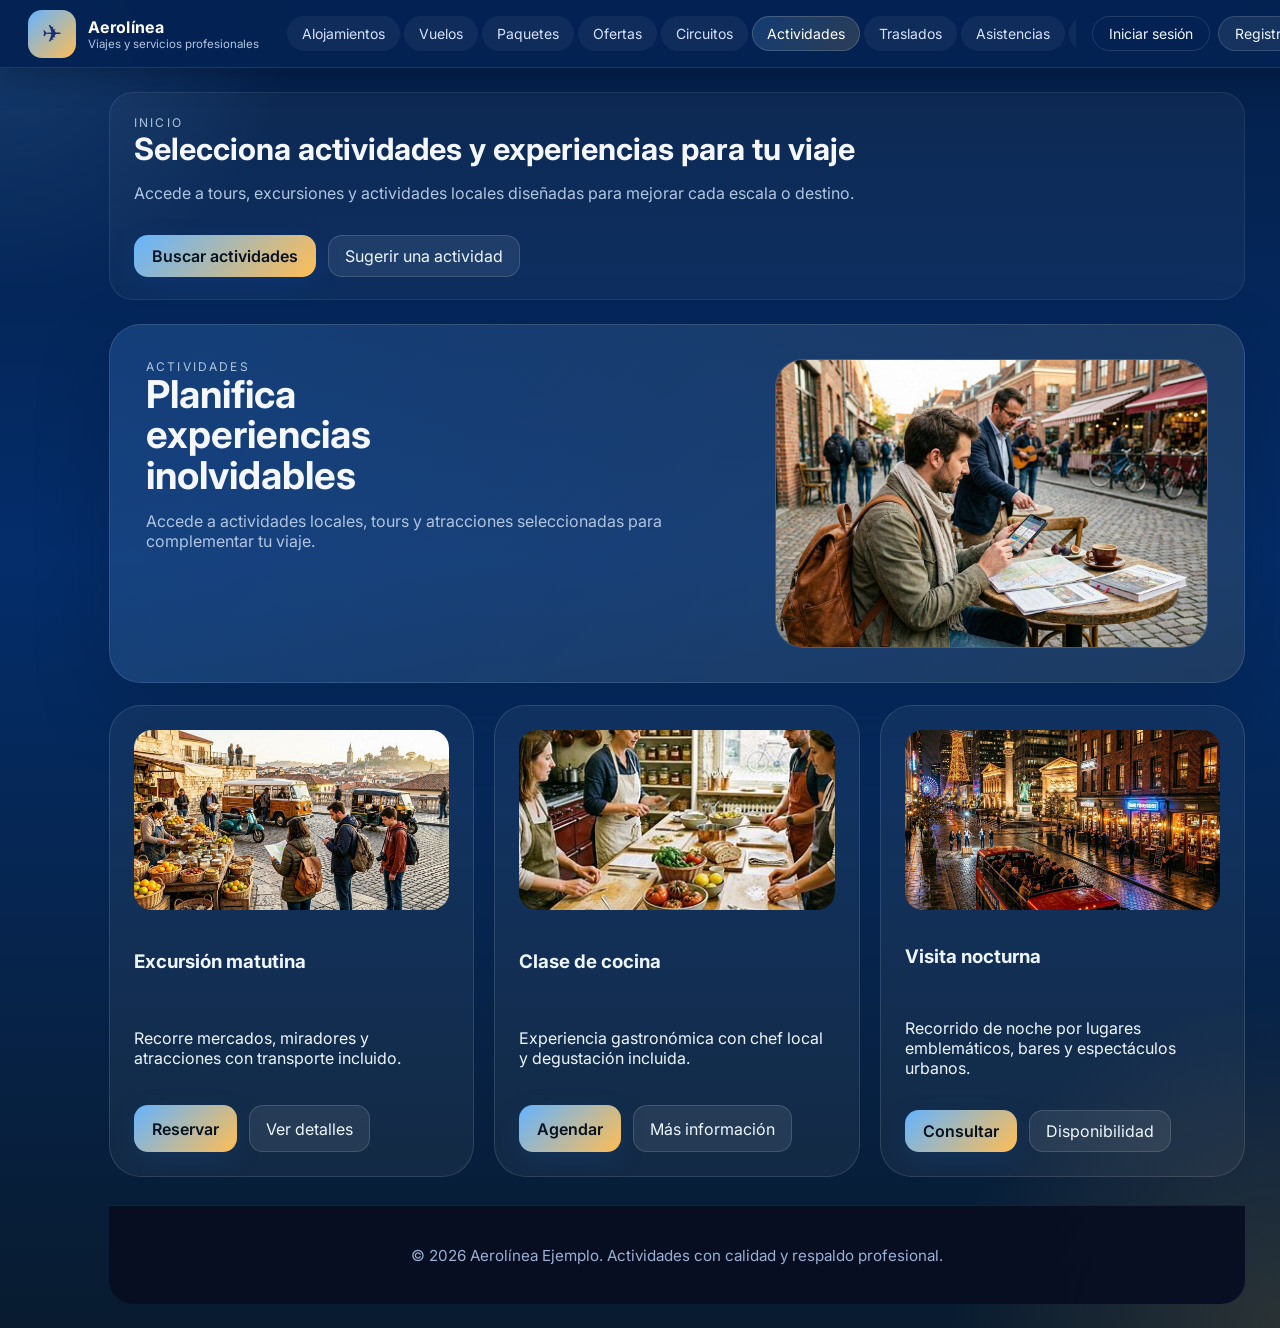
==== commit bbc2914e: "Actualizacion error en las imagenes" ====
--- a/actividades.html
+++ b/actividades.html
@@ -35,13 +35,13 @@
             <p class="muted">Accede a actividades locales, tours y atracciones seleccionadas para complementar tu viaje.</p>
           </div>
           <div class="hero-visual">
-            <img src="https://placehold.co/800x380?text=Actividades+Locales&bg=1a2f4b&fg=ffffff" alt="Actividades locales" />
+            <img src="/img/planifica experiencia inovolvidables.jpg" alt="Actividades locales" />
           </div>
         </section>
 
         <section class="view-container sample-grid" aria-label="Actividades disponibles">
           <article class="sample-card">
-            <img src="https://placehold.co/640x360?text=Excursión+Matutina&bg=162f4c&fg=ffffff" alt="Excursión matutina" />
+            <img src="/img/excursion matutina en tus viajes.jpg" alt="Excursión matutina" />
             <h3>Excursión matutina</h3>
             <p>Recorre mercados, miradores y atracciones con transporte incluido.</p>
             <div class="card-actions">
@@ -50,7 +50,7 @@
             </div>
           </article>
           <article class="sample-card">
-            <img src="https://placehold.co/640x360?text=Clase+de+Cocina&bg=122847&fg=ffffff" alt="Clase de cocina" />
+            <img src="/img/clase de cocina en tus actividades.jpg" alt="Clase de cocina" />
             <h3>Clase de cocina</h3>
             <p>Experiencia gastronómica con chef local y degustación incluida.</p>
             <div class="card-actions">
@@ -59,7 +59,7 @@
             </div>
           </article>
           <article class="sample-card">
-            <img src="https://placehold.co/640x360?text=Visita+Nocturna&bg=0e2743&fg=ffffff" alt="Visita nocturna" />
+            <img src="/img/visita nocturna.jpg" alt="Visita nocturna" />
             <h3>Visita nocturna</h3>
             <p>Recorrido de noche por lugares emblemáticos, bares y espectáculos urbanos.</p>
             <div class="card-actions">
